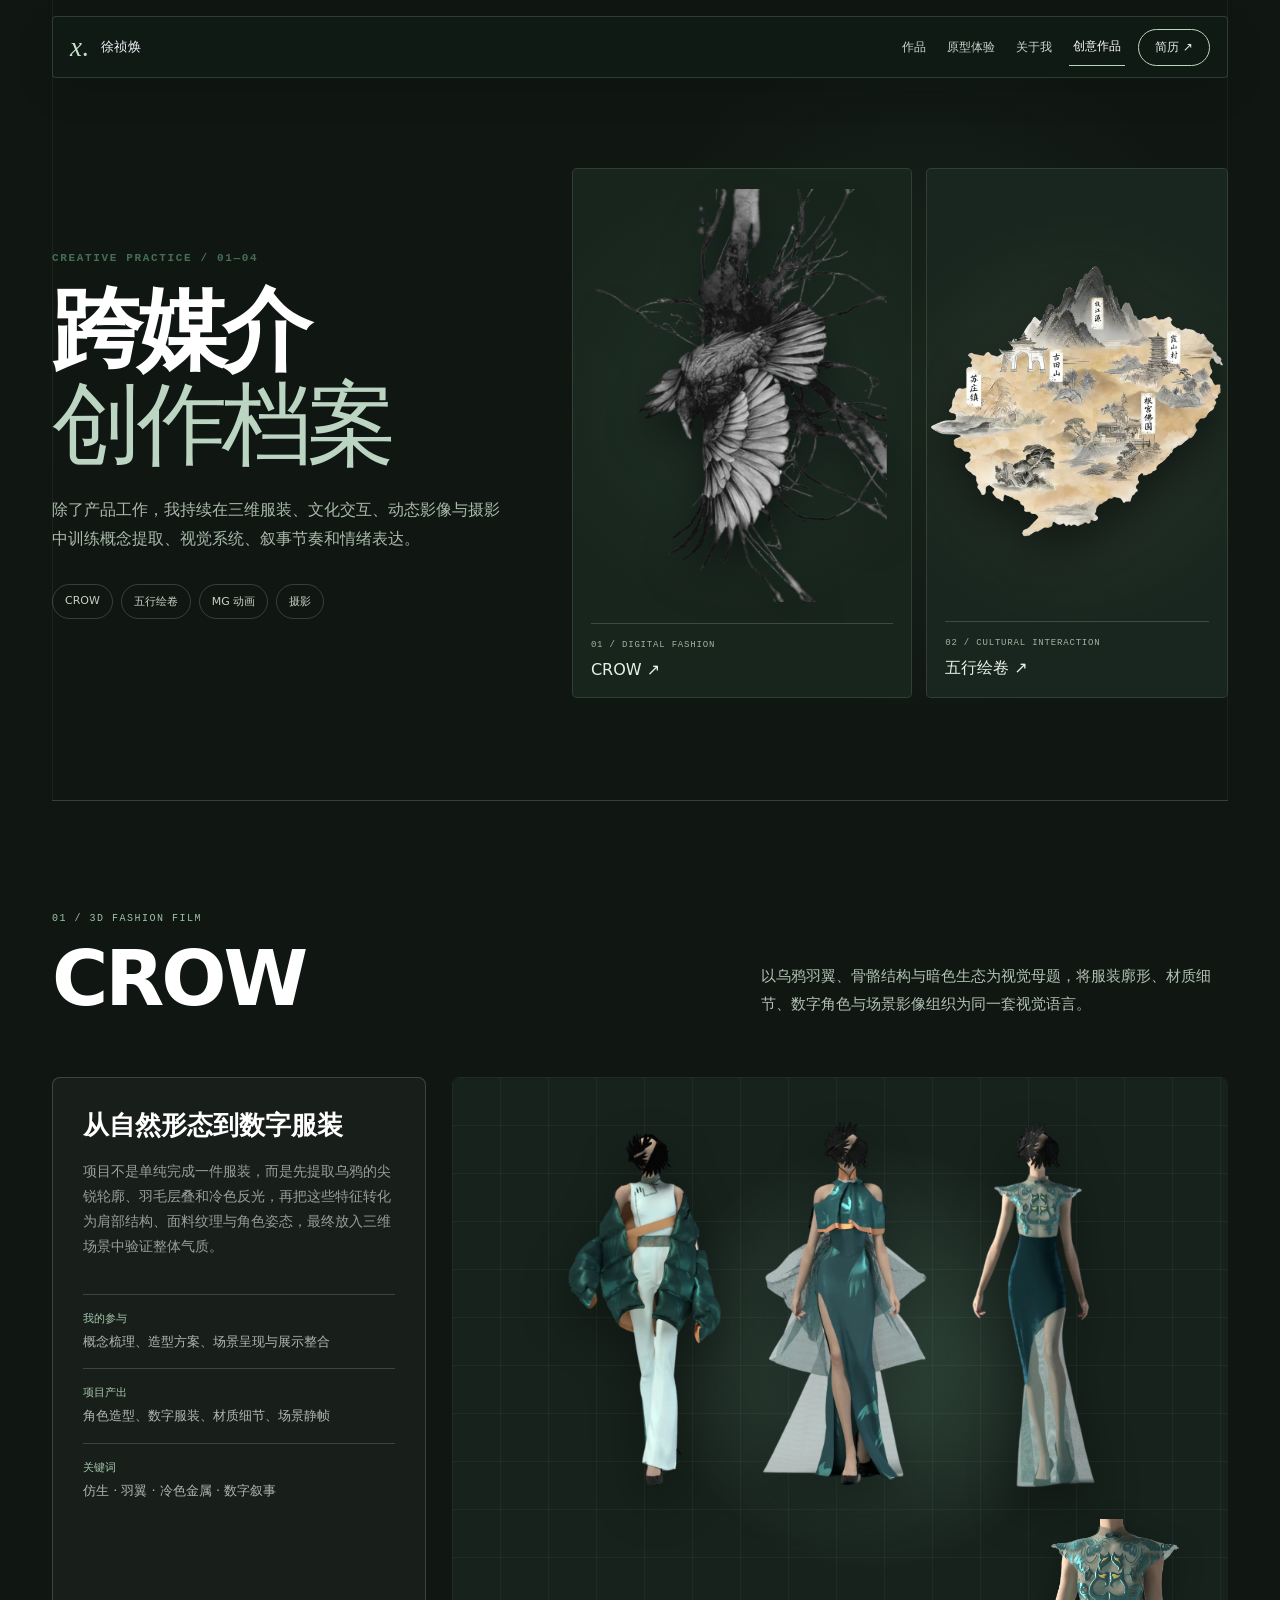
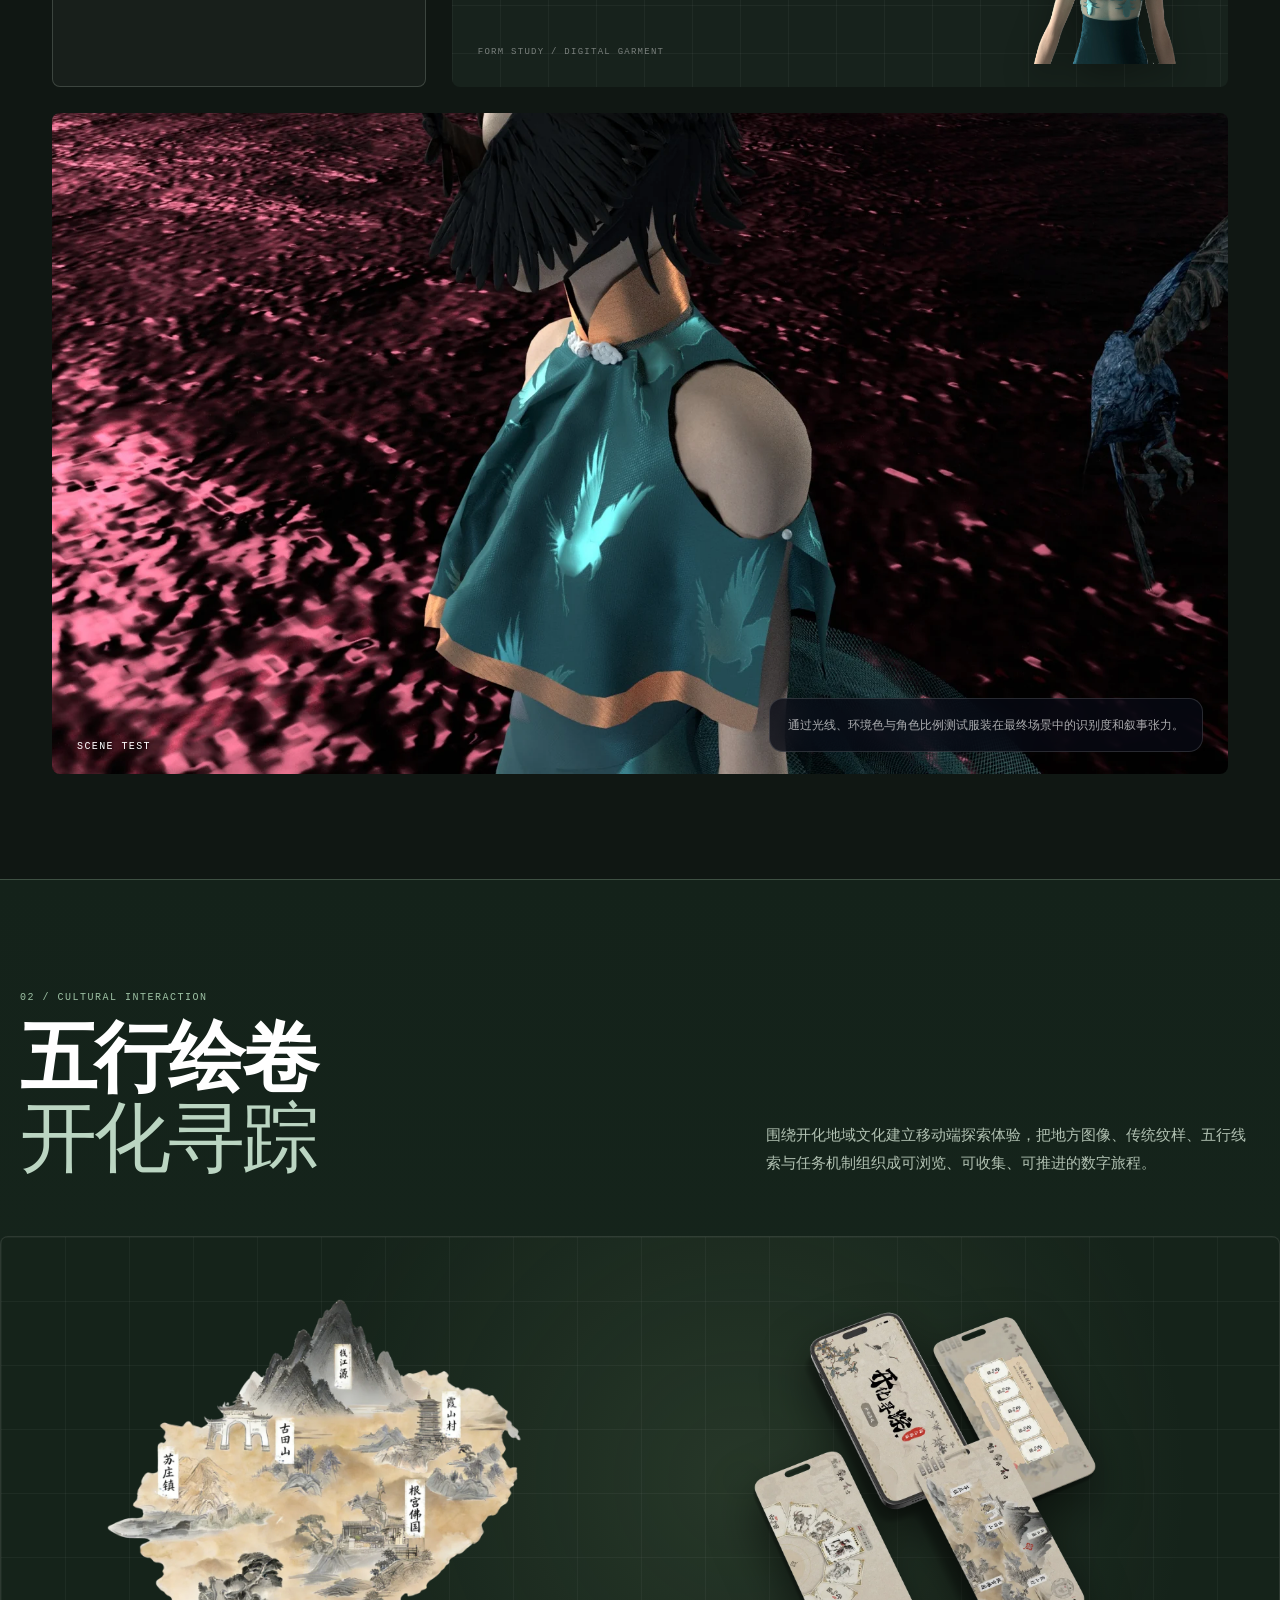
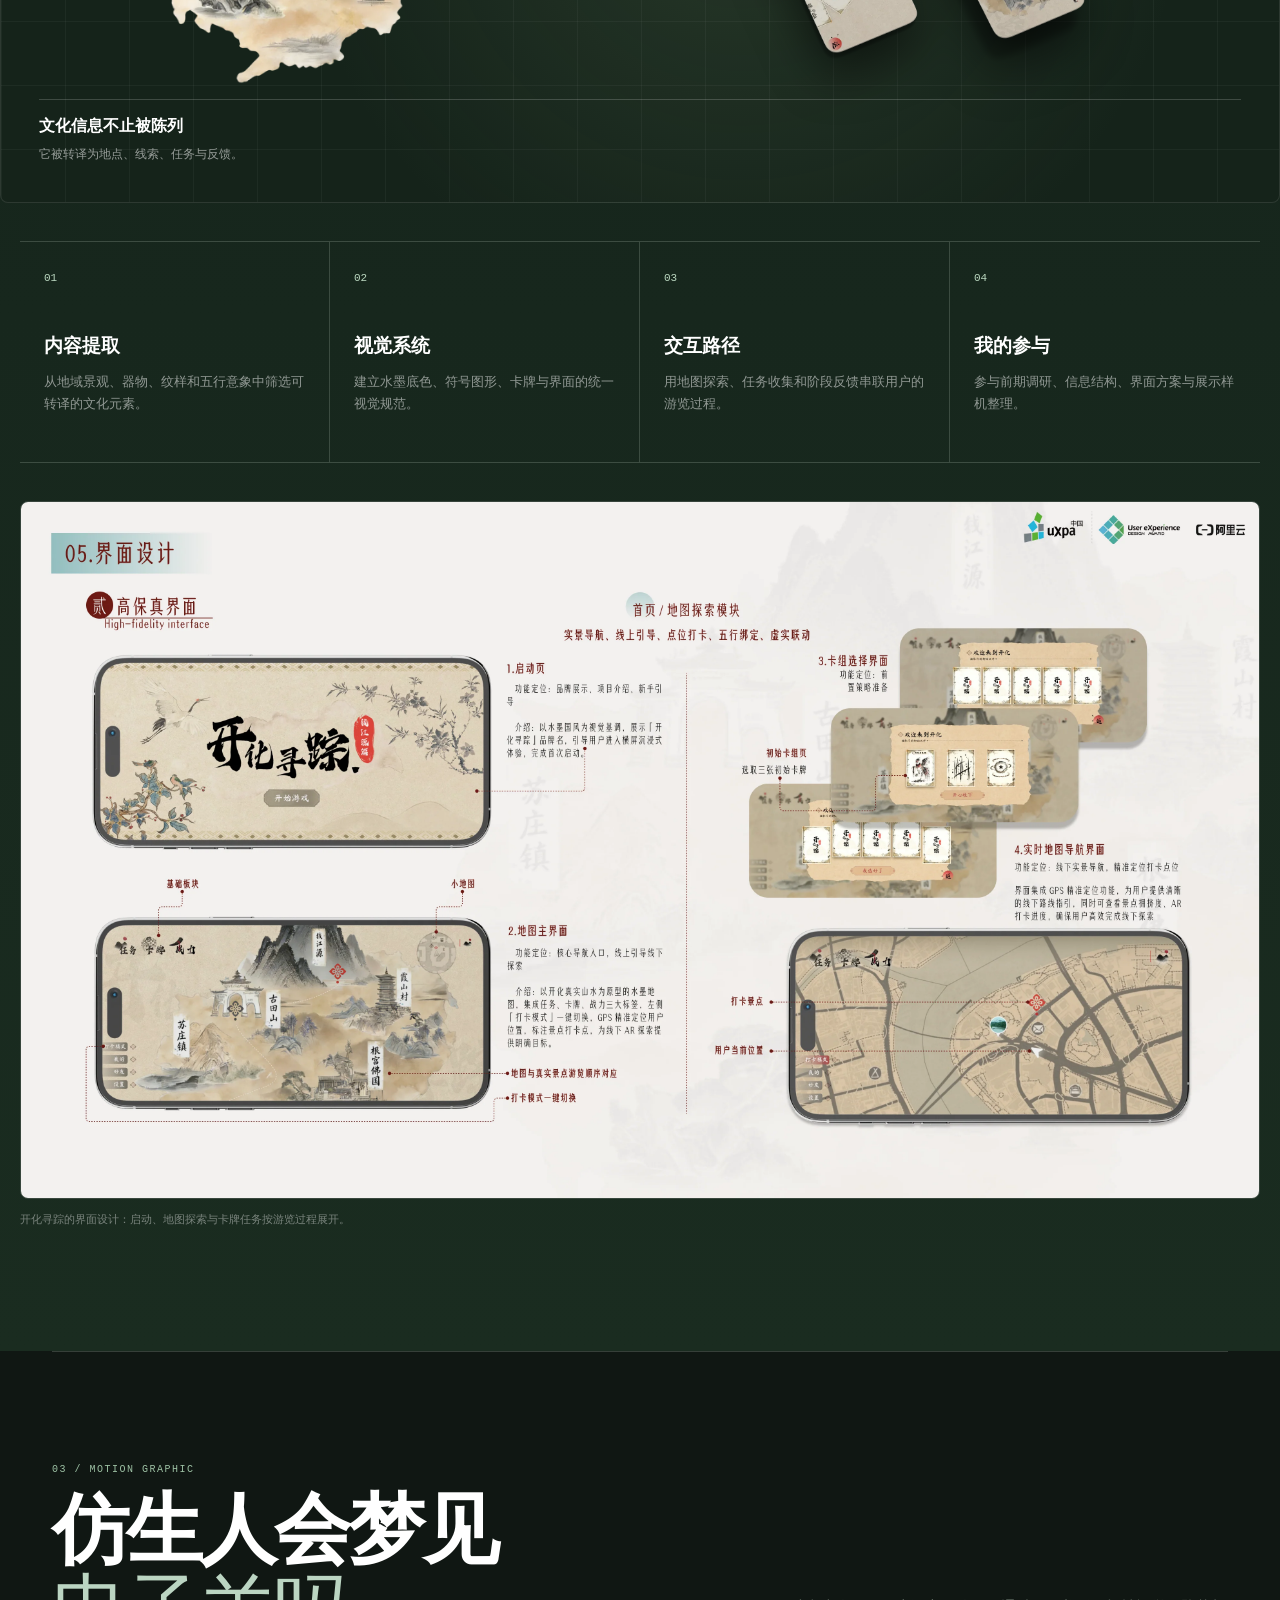
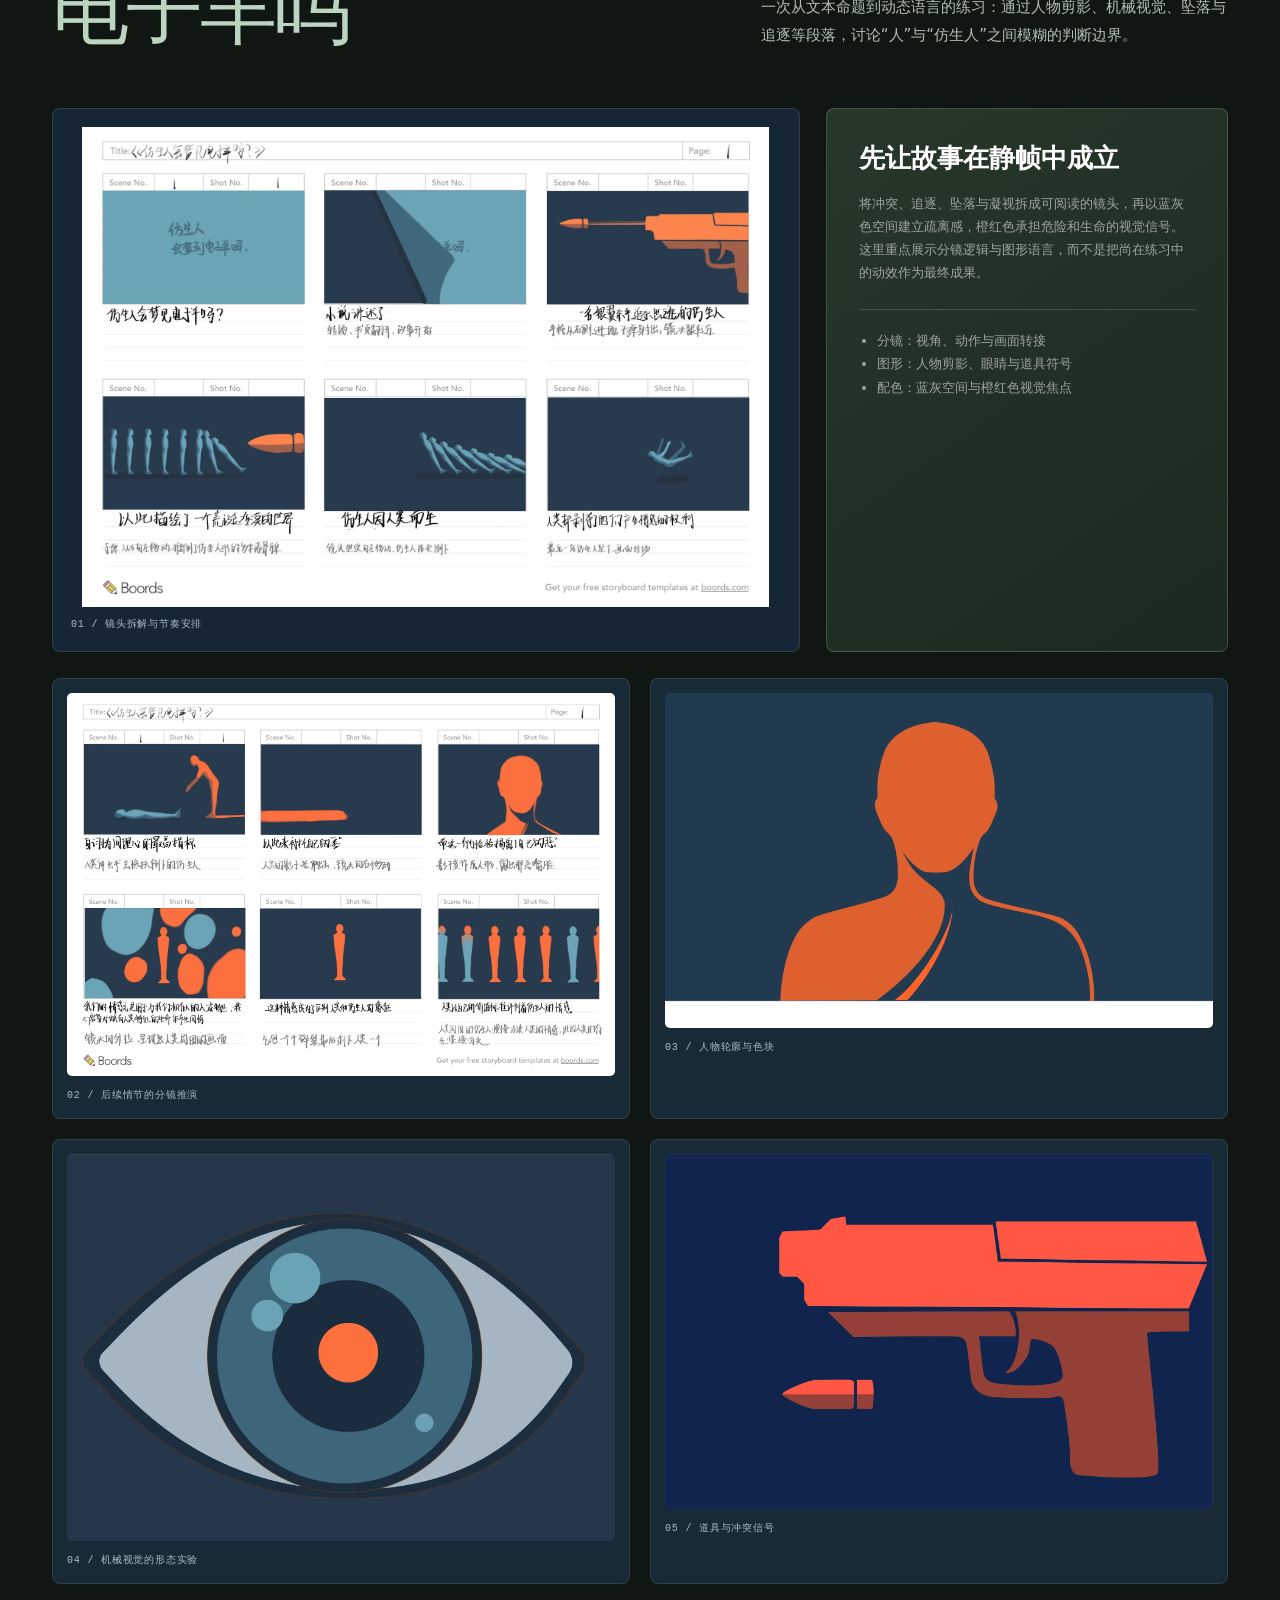
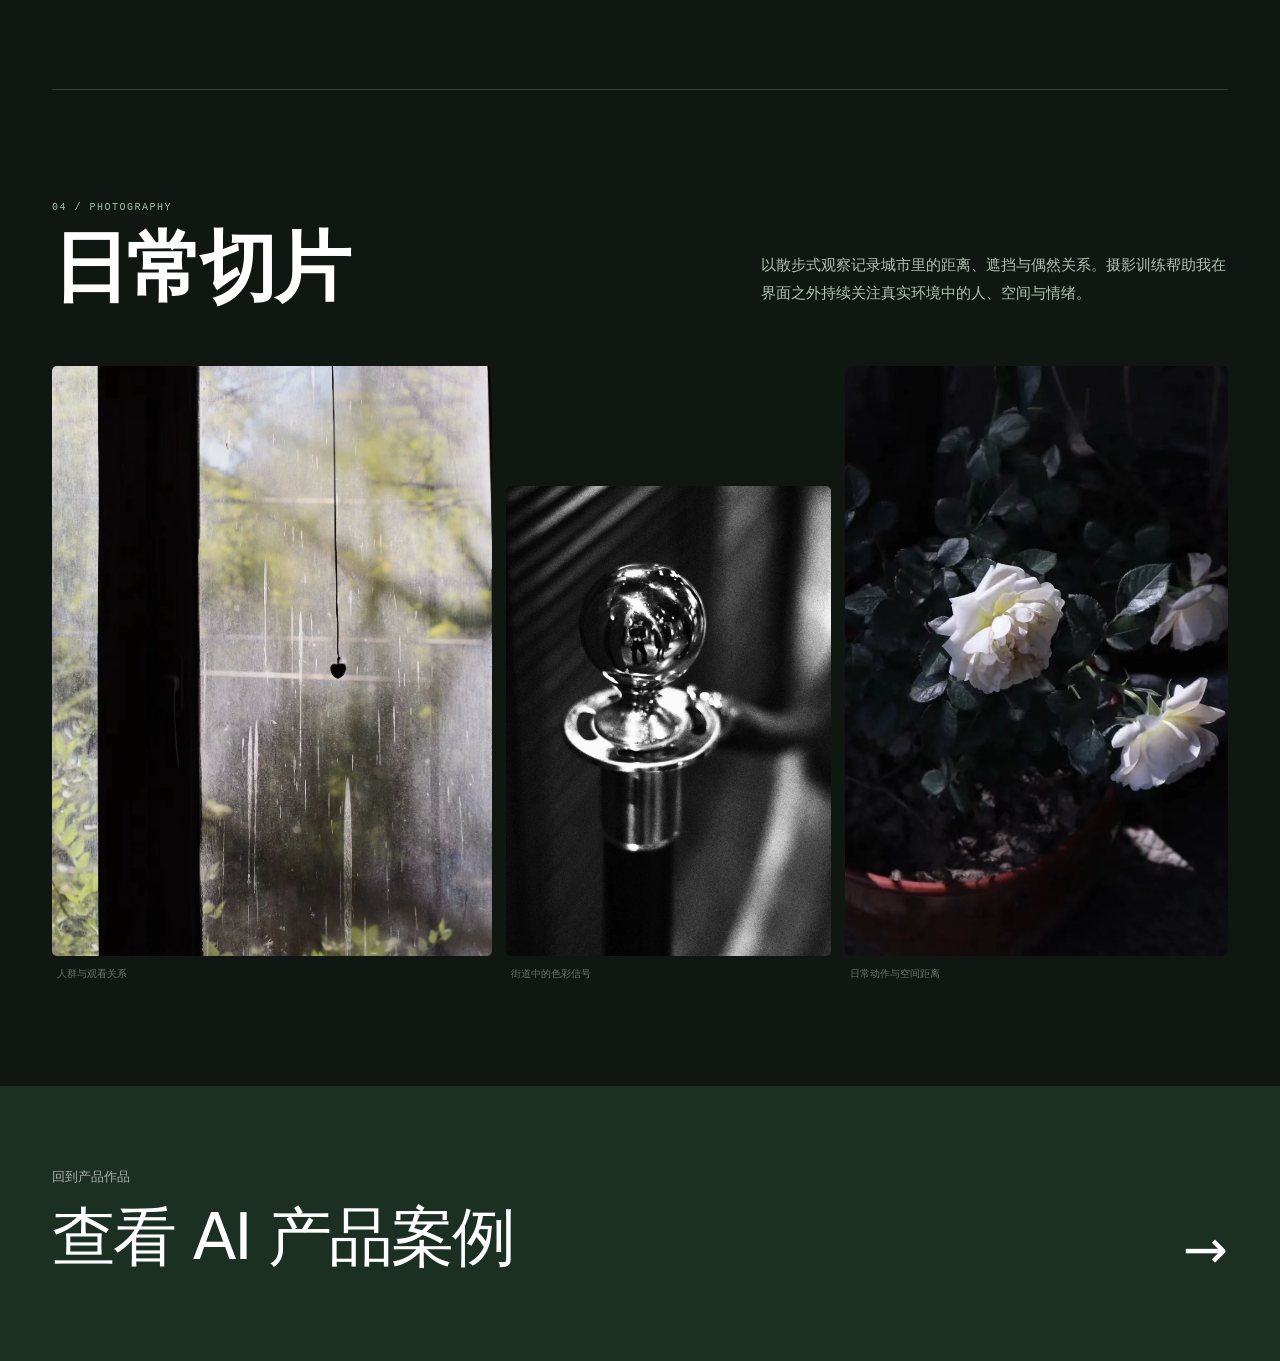
==== archive.html @ dd579bcc "Publish portfolio website" ====
<!doctype html>
<html lang="zh-CN">
<head>
  <meta charset="utf-8"><meta name="viewport" content="width=device-width,initial-scale=1"><meta name="description" content="徐祯焕的三维影像、文化交互、动态设计与摄影作品。">
  <title>创意作品档案｜徐祯焕</title><link rel="icon" href="assets/favicon.svg"><link rel="stylesheet" href="styles.css"><link rel="stylesheet" href="theme.css"><link rel="stylesheet" href="theme-refresh.css"><link rel="stylesheet" href="cursor.css"><script src="cursor.js" defer></script>
</head>
<body class="archive-page">
  <div class="scroll-progress" aria-hidden="true"></div>
  <nav class="nav"><a class="brand" href="index.html"><span class="brand-mark">x.</span><span>徐祯焕</span></a><button class="menu-toggle" aria-label="打开导航" aria-expanded="false">☰</button><div class="nav-links"><a href="index.html#work">作品</a><a href="index.html#interact">原型体验</a><a href="index.html#about">关于我</a><a class="active" href="archive.html">创意作品</a><a class="nav-cta" href="assets/xuzhenhuan-resume.pdf" target="_blank" rel="noopener">简历 ↗</a></div></nav>
  <main>
    <header class="archive-hero">
      <div class="archive-hero-copy"><span class="section-index">Creative practice / 01—04</span><h1>跨媒介<br><i>创作档案</i></h1><p>除了产品工作，我持续在三维服装、文化交互、动态影像与摄影中训练概念提取、视觉系统、叙事节奏和情绪表达。</p><div class="archive-jump"><a href="#crow">CROW</a><a href="#kaihua">五行绘卷</a><a href="#motion">MG 动画</a><a href="#photo">摄影</a></div></div>
      <div class="archive-hero-art" data-parallax>
        <a class="archive-art-panel archive-art-crow" href="#crow" aria-label="查看 CROW 项目"><span class="archive-art-visual"><img src="assets/images/crow-bird.webp" alt="CROW 乌鸦三维视觉"></span><span class="archive-art-label"><small>01 / DIGITAL FASHION</small><strong>CROW ↗</strong></span></a>
        <a class="archive-art-panel archive-art-kaihua" href="#kaihua" aria-label="查看五行绘卷项目"><span class="archive-art-visual"><img src="assets/images/kaihua-map.webp" alt="五行绘卷开化寻踪视觉"></span><span class="archive-art-label"><small>02 / CULTURAL INTERACTION</small><strong>五行绘卷 ↗</strong></span></a>
      </div>
    </header>

    <section class="creative-case crow-case" id="crow">
      <div class="creative-case-head reveal"><div><span class="case-no">01 / 3D FASHION FILM</span><h2>CROW</h2></div><p>以乌鸦羽翼、骨骼结构与暗色生态为视觉母题，将服装廓形、材质细节、数字角色与场景影像组织为同一套视觉语言。</p></div>
      <div class="creative-case-layout">
        <div class="creative-summary reveal"><h3>从自然形态到数字服装</h3><p>项目不是单纯完成一件服装，而是先提取乌鸦的尖锐轮廓、羽毛层叠和冷色反光，再把这些特征转化为肩部结构、面料纹理与角色姿态，最终放入三维场景中验证整体气质。</p><dl><div><dt>我的参与</dt><dd>概念梳理、造型方案、场景呈现与展示整合</dd></div><div><dt>项目产出</dt><dd>角色造型、数字服装、材质细节、场景静帧</dd></div><div><dt>关键词</dt><dd>仿生 · 羽翼 · 冷色金属 · 数字叙事</dd></div></dl></div>
        <div class="crow-composition reveal"><img class="crow-main" src="assets/images/crow-lineup.webp" alt="CROW 的三套完整数字服装造型"><img class="crow-detail" src="assets/images/crow-detail.webp" alt="服装肩部与纹理细节"><span class="media-caption">FORM STUDY / DIGITAL GARMENT</span></div>
      </div>
      <div class="wide-media reveal"><img src="assets/images/crow-scene.webp" alt="Crow 三维场景画面"><div><span>SCENE TEST</span><p>通过光线、环境色与角色比例测试服装在最终场景中的识别度和叙事张力。</p></div></div>
    </section>

    <section class="creative-case kaihua-case" id="kaihua">
      <div class="creative-case-head reveal"><div><span class="case-no">02 / CULTURAL INTERACTION</span><h2>五行绘卷<br><i>开化寻踪</i></h2></div><p>围绕开化地域文化建立移动端探索体验，把地方图像、传统纹样、五行线索与任务机制组织成可浏览、可收集、可推进的数字旅程。</p></div>
      <div class="kaihua-stage reveal"><img class="kaihua-map" src="assets/images/kaihua-map.webp" alt="开化寻踪视觉地图"><img class="kaihua-phones" src="assets/images/kaihua-phones-complete.webp" alt="开化寻踪四张完整手机界面样机"><div class="stage-annotation"><strong>文化信息不止被陈列</strong><span>它被转译为地点、线索、任务与反馈。</span></div></div>
      <div class="creative-notes reveal"><article><span>01</span><h3>内容提取</h3><p>从地域景观、器物、纹样和五行意象中筛选可转译的文化元素。</p></article><article><span>02</span><h3>视觉系统</h3><p>建立水墨底色、符号图形、卡牌与界面的统一视觉规范。</p></article><article><span>03</span><h3>交互路径</h3><p>用地图探索、任务收集和阶段反馈串联用户的游览过程。</p></article><article><span>04</span><h3>我的参与</h3><p>参与前期调研、信息结构、界面方案与展示样机整理。</p></article></div>
      <figure class="system-board reveal"><img src="assets/images/kaihua-interface.webp" alt="开化寻踪启动页、地图、卡牌与打卡界面设计"><figcaption>开化寻踪的界面设计：启动、地图探索与卡牌任务按游览过程展开。</figcaption></figure>
    </section>

    <section class="creative-case motion-case" id="motion">
      <div class="creative-case-head reveal"><div><span class="case-no">03 / MOTION GRAPHIC</span><h2>仿生人会梦见<br><i>电子羊吗</i></h2></div><p>一次从文本命题到动态语言的练习：通过人物剪影、机械视觉、坠落与追逐等段落，讨论“人”与“仿生人”之间模糊的判断边界。</p></div>
      <div class="motion-layout">
        <figure class="motion-feature reveal"><img src="assets/images/motion-storyboard-1.webp" alt="第一组分镜：冲突与追逐的镜头安排"><figcaption>01 / 镜头拆解与节奏安排</figcaption></figure>
        <div class="motion-copy reveal"><h3>先让故事在静帧中成立</h3><p>将冲突、追逐、坠落与凝视拆成可阅读的镜头，再以蓝灰色空间建立疏离感，橙红色承担危险和生命的视觉信号。这里重点展示分镜逻辑与图形语言，而不是把尚在练习中的动效作为最终成果。</p><ul><li>分镜：视角、动作与画面转接</li><li>图形：人物剪影、眼睛与道具符号</li><li>配色：蓝灰空间与橙红色视觉焦点</li></ul></div>
      </div>
      <div class="storyboard-grid reveal"><figure><img src="assets/images/motion-storyboard-2.webp" alt="第二组分镜设计"><figcaption>02 / 后续情节的分镜推演</figcaption></figure><figure><img src="assets/images/motion-still-1.webp" alt="人物图形设计"><figcaption>03 / 人物轮廓与色块</figcaption></figure><figure><img src="assets/images/motion-still-2.webp" alt="眼睛图形设计"><figcaption>04 / 机械视觉的形态实验</figcaption></figure><figure><img src="assets/images/motion-still-3.webp" alt="道具图形设计"><figcaption>05 / 道具与冲突信号</figcaption></figure></div>
    </section>

    <section class="creative-case photo-case" id="photo">
      <div class="creative-case-head reveal"><div><span class="case-no">04 / PHOTOGRAPHY</span><h2>日常切片</h2></div><p>以散步式观察记录城市里的距离、遮挡与偶然关系。摄影训练帮助我在界面之外持续关注真实环境中的人、空间与情绪。</p></div>
      <div class="photo-wall reveal"><figure><img src="assets/images/archive-photo-1.webp" alt="城市摄影作品一"><figcaption>人群与观看关系</figcaption></figure><figure><img src="assets/images/archive-photo-2.webp" alt="城市摄影作品二"><figcaption>街道中的色彩信号</figcaption></figure><figure><img src="assets/images/archive-photo-3.webp" alt="城市摄影作品三"><figcaption>日常动作与空间距离</figcaption></figure></div>
    </section>

    <a class="next-case" href="index.html#work"><div class="next-inner"><div><small>回到产品作品</small><strong>查看 AI 产品案例</strong></div><span class="next-arrow">→</span></div></a>
  </main>
  <div class="lightbox"><img alt="放大查看"></div><script src="script.js"></script>
</body>
</html>
---- styles.css ----
:root{
  --ink:#101222;--muted:#62677a;--paper:#f2f4fb;--white:#fff;
  --night:#060713;--night-2:#0c1022;--panel:#12162b;
  --violet:#7867ff;--violet-2:#a99cff;--blue:#35b7ff;--lime:#b9ff5b;--coral:#ff766b;
  --line:rgba(17,21,43,.13);--line-dark:rgba(255,255,255,.13);
  --radius:26px;--shadow:0 28px 90px rgba(3,5,20,.2);--page:min(1240px,calc(100vw - 56px));
}
*{box-sizing:border-box}html{scroll-behavior:smooth}body{margin:0;background:var(--night);color:var(--ink);font-family:Inter,"PingFang SC","Microsoft YaHei",system-ui,sans-serif;-webkit-font-smoothing:antialiased}a{color:inherit;text-decoration:none}img,video{display:block;max-width:100%}button{font:inherit}::selection{background:var(--lime);color:#080a14}
.scroll-progress{position:fixed;z-index:120;inset:0 auto auto 0;width:0;height:3px;background:linear-gradient(90deg,var(--blue),var(--violet),var(--lime))}
.nav{position:fixed;z-index:100;top:18px;left:50%;transform:translateX(-50%);width:var(--page);height:60px;padding:0 10px 0 16px;display:flex;align-items:center;justify-content:space-between;border:1px solid rgba(255,255,255,.12);border-radius:18px;background:rgba(7,9,21,.64);color:#f5f7ff;backdrop-filter:blur(22px);box-shadow:0 16px 50px rgba(0,0,0,.16)}
.brand{display:flex;align-items:center;gap:11px;font-weight:780;letter-spacing:.03em}.brand-mark{display:grid;place-items:center;width:30px;height:30px;border:1px solid rgba(255,255,255,.24);border-radius:9px;background:linear-gradient(135deg,var(--violet),var(--blue));font:700 13px/1 ui-monospace,monospace;box-shadow:0 0 24px rgba(120,103,255,.4)}
.nav-links{display:flex;align-items:center;gap:3px}.nav-links a{padding:10px 14px;border-radius:11px;color:rgba(245,247,255,.62);font-size:13px;transition:.25s}.nav-links a:hover,.nav-links a.active{background:rgba(255,255,255,.09);color:#fff}.nav-links .nav-cta{background:#f6f7ff;color:#101222;font-weight:720}.nav-links .nav-cta:hover{background:var(--lime);color:#080a14}.menu-toggle{display:none;border:0;background:transparent;color:#fff;padding:8px}
.hero{position:relative;min-height:100svh;overflow:hidden;background:#060713;color:#f6f7ff}
.hero-video{position:absolute;inset:0;z-index:0;width:100%;height:100%;object-fit:cover;transform:scale(1.1);filter:saturate(.94) contrast(1.04)}
.hero-video-veil{position:absolute;inset:0;z-index:1;pointer-events:none;background:linear-gradient(180deg,rgba(6,7,19,.42),rgba(6,7,19,.16) 42%,rgba(6,7,19,.78)),radial-gradient(circle at 50% 44%,rgba(6,7,19,.08),rgba(6,7,19,.54))}
#hero-glow-canvas{position:absolute;inset:0;z-index:2;width:100%;height:100%;pointer-events:none;mix-blend-mode:screen}
.hero::before{content:"";position:absolute;inset:0;z-index:2;opacity:.13;background-image:linear-gradient(rgba(255,255,255,.055) 1px,transparent 1px),linear-gradient(90deg,rgba(255,255,255,.055) 1px,transparent 1px);background-size:72px 72px;mask-image:linear-gradient(to bottom,#000 0 76%,transparent)}
.hero::after{content:"";position:absolute;inset:0;z-index:3;pointer-events:none;opacity:.12;background-image:radial-gradient(rgba(255,255,255,.8) .5px,transparent .7px);background-size:5px 5px;mix-blend-mode:soft-light}
.hero-glow{position:absolute;z-index:3;border-radius:50%;filter:blur(95px);pointer-events:none;will-change:translate}.hero-glow-a{width:34vw;height:34vw;left:-12vw;top:28%;background:rgba(55,183,255,.12)}.hero-glow-b{width:42vw;height:42vw;right:-18vw;bottom:-18vw;background:rgba(120,103,255,.22)}
.hero-topline{position:absolute;z-index:5;top:112px;left:50%;transform:translateX(-50%);width:var(--page);display:flex;justify-content:space-between;color:rgba(255,255,255,.42);font:11px/1.4 ui-monospace,SFMono-Regular,Consolas,monospace;letter-spacing:.14em}
.hero-center{position:absolute;z-index:6;left:50%;top:45%;transform:translate(-50%,-50%);width:min(780px,calc(100vw - 60px));display:flex;flex-direction:column;align-items:center;text-align:center}
.hero-hi{margin:0 0 16px;color:var(--lime);font:500 13px/1.5 ui-monospace,SFMono-Regular,Consolas,monospace;letter-spacing:.24em;text-transform:uppercase}
.hero-slogan{margin:0;font-size:clamp(40px,6.4vw,88px);line-height:1.06;letter-spacing:-.05em;font-weight:900;color:#f6f7ff}
.hero-fields{margin:22px 0 0;color:rgba(255,255,255,.62);font-size:clamp(13px,1.4vw,16px);letter-spacing:.08em}
.hero-actions{display:flex;flex-wrap:wrap;justify-content:center;gap:10px;margin-top:34px}.btn{display:inline-flex;align-items:center;justify-content:center;gap:9px;min-height:44px;padding:0 18px;border:1px solid var(--line);border-radius:12px;font-size:13px;font-weight:720;transition:.25s}.btn:hover{transform:translateY(-2px);box-shadow:0 12px 32px rgba(0,0,0,.18)}.btn-primary{border-color:var(--lime);background:var(--lime);color:#090b15}.btn-secondary{border-color:rgba(255,255,255,.18);color:#fff;background:rgba(255,255,255,.04)}
.hero-rail{position:absolute;z-index:6;right:max(26px,calc((100vw - 1240px)/2));top:50%;transform:translateY(-50%);display:flex;flex-direction:column;align-items:flex-end;gap:36px;text-align:right}
.rail-big{font:600 clamp(12px,1.3vw,17px)/1.75 ui-monospace,SFMono-Regular,Consolas,monospace;letter-spacing:.28em;color:rgba(185,255,91,.5)}
.rail-tags{font:10px/2.2 ui-monospace,SFMono-Regular,Consolas,monospace;letter-spacing:.34em;color:rgba(255,255,255,.32)}
.hero-note{position:absolute;z-index:6;right:max(28px,calc((100vw - 1240px)/2));bottom:63px;display:flex;align-items:center;gap:10px;color:rgba(255,255,255,.48);font-size:12px}.pulse{width:8px;height:8px;border-radius:50%;background:var(--blue);box-shadow:0 0 0 0 rgba(53,183,255,.5);animation:pulse 2s infinite}@keyframes pulse{70%{box-shadow:0 0 0 11px rgba(53,183,255,0)}}.hero-index{position:absolute;z-index:6;right:max(28px,calc((100vw - 1240px)/2));top:50%;font:700 14px ui-monospace,monospace;color:rgba(255,255,255,.62);writing-mode:vertical-rl}.hero-index span{color:var(--violet-2);padding:8px 0}
.identity-section{position:relative;overflow:hidden;background:var(--paper);padding:130px 0 0}.identity-section::before{content:"";position:absolute;inset:0;background:radial-gradient(circle at 72% 40%,rgba(120,103,255,.12),transparent 30%),linear-gradient(rgba(16,18,34,.04) 1px,transparent 1px),linear-gradient(90deg,rgba(16,18,34,.04) 1px,transparent 1px);background-size:auto,64px 64px,64px 64px;pointer-events:none}.identity-grid{position:relative;width:var(--page);margin:auto;display:grid;grid-template-columns:.88fr 1.12fr;align-items:center;gap:60px;min-height:640px}.section-index{color:var(--violet);font:700 11px/1.4 ui-monospace,SFMono-Regular,Consolas,monospace;letter-spacing:.15em;text-transform:uppercase}.identity-copy h2,.section-head h2,.experience h2{margin:15px 0 22px;font-size:clamp(40px,5.5vw,72px);line-height:1.02;letter-spacing:-.055em}.identity-copy>p{max-width:580px;margin:0;color:var(--muted);font-size:17px;line-height:1.85}.identity-tags{display:flex;flex-wrap:wrap;gap:8px;margin-top:28px}.identity-tags span{padding:9px 12px;border:1px solid var(--line);border-radius:999px;background:rgba(255,255,255,.62);font-size:12px;color:#3c4258}
.identity-visual{position:relative;min-height:520px;display:grid;place-items:center}.tablet-asset{position:relative;z-index:3;width:112%;max-width:none;filter:drop-shadow(0 38px 45px rgba(11,14,36,.24));transform:rotate(-3deg)}.orbit{position:absolute;left:50%;top:50%;border:1px solid rgba(120,103,255,.26);border-radius:50%;transform:translate(-50%,-50%) rotate(-18deg)}.orbit-one{width:580px;height:270px}.orbit-two{width:470px;height:470px;border-color:rgba(53,183,255,.18)}.float-chip{position:absolute;z-index:4;padding:11px 13px;border:1px solid rgba(255,255,255,.7);border-radius:10px;background:rgba(255,255,255,.76);box-shadow:0 12px 35px rgba(27,34,73,.12);backdrop-filter:blur(12px);color:#333a55;font:10px ui-monospace,monospace;letter-spacing:.05em}.chip-one{left:1%;top:20%}.chip-two{right:0;top:34%}.chip-three{right:12%;bottom:18%}
.evidence-bar{position:relative;width:var(--page);margin:24px auto 0;display:grid;grid-template-columns:repeat(4,1fr);border-top:1px solid var(--line)}.evidence-bar>div{padding:32px 20px 34px;border-right:1px solid var(--line)}.evidence-bar>div:last-child{border-right:0}.evidence-bar strong{display:block;color:var(--violet);font:500 clamp(34px,4vw,58px)/1 Georgia,serif;letter-spacing:-.04em}.evidence-bar span{display:block;margin-top:9px;color:var(--muted);font-size:12px}
.project-showcase{padding:130px 0;position:relative;background:var(--night);color:#fff;overflow:hidden}.project-showcase::before{content:"";position:absolute;inset:0;background:radial-gradient(circle at 78% 16%,rgba(185,255,91,.08),transparent 32%),radial-gradient(circle at 16% 84%,rgba(53,183,255,.1),transparent 34%),linear-gradient(rgba(255,255,255,.035) 1px,transparent 1px);background-size:auto,auto,100% 64px}
.showcase-head{display:flex;align-items:flex-end;justify-content:space-between;gap:40px;margin-bottom:54px}.showcase-head h2{margin:15px 0 0;font-size:clamp(40px,5vw,64px);line-height:1.04;letter-spacing:-.05em}.showcase-count{color:var(--lime);font:11px ui-monospace,monospace;letter-spacing:.22em}
.project-grid{display:grid;grid-template-columns:repeat(3,1fr);gap:18px}
.project-card{position:relative;display:block;padding:14px;border:1px solid var(--line-dark);border-radius:24px;background:linear-gradient(160deg,rgba(18,22,43,.9),rgba(10,12,27,.9));transition:.35s;overflow:hidden}
.project-card:hover{transform:translateY(-6px);border-color:rgba(185,255,91,.4);box-shadow:0 24px 70px rgba(0,0,0,.42)}
.card-no{position:absolute;z-index:3;top:24px;left:24px;color:var(--lime);font:12px ui-monospace,monospace;letter-spacing:.12em}
.card-cover{position:relative;border-radius:16px;overflow:hidden;background:#0b0f1d}.card-cover img{width:100%;aspect-ratio:16/10;object-fit:cover;object-position:center top;filter:saturate(.7) contrast(1.06) brightness(.8);transition:.55s}
.card-shade{position:absolute;inset:0;background:linear-gradient(180deg,rgba(6,9,18,.08),rgba(6,9,18,.66)),linear-gradient(120deg,rgba(185,255,91,.14),transparent 52%)}
.project-card:hover .card-cover img{transform:scale(1.04);filter:saturate(.9) contrast(1.08) brightness(.92)}
.card-copy{padding:20px 6px 8px}.card-copy small{color:var(--lime);font:10px ui-monospace,monospace;letter-spacing:.1em}.card-copy h3{margin:10px 0 8px;font-size:24px;letter-spacing:-.02em}.card-copy p{margin:0;color:rgba(255,255,255,.55);font-size:13px;line-height:1.7}.card-copy b{display:inline-block;margin-top:16px;color:rgba(255,255,255,.75);font-size:11px;font-weight:600}
.section-inner{width:var(--page);margin:auto}.method-section{padding:130px 0;background:#e9ecf7}.section-head{display:flex;align-items:flex-end;justify-content:space-between;gap:40px;margin-bottom:52px}.section-head h2{margin-bottom:0}.section-lead{max-width:470px;margin:0;color:var(--muted);font-size:15px;line-height:1.8}.method-track{display:grid;grid-template-columns:repeat(4,1fr);border-top:1px solid var(--line);border-bottom:1px solid var(--line)}.method-track article{position:relative;min-height:330px;padding:28px 24px 24px;border-right:1px solid var(--line);overflow:hidden;transition:.3s}.method-track article:last-child{border-right:0}.method-track article::after{content:"";position:absolute;width:120px;height:120px;right:-55px;bottom:-55px;border-radius:50%;background:var(--violet);opacity:.1;transition:.35s}.method-track article:hover{background:#fff;transform:translateY(-6px);box-shadow:0 20px 50px rgba(17,21,43,.09)}.method-track article:hover::after{transform:scale(1.6);opacity:.15}.method-track article>span{color:var(--violet);font:12px ui-monospace,monospace}.method-track h3{margin:75px 0 14px;font-size:24px}.method-track p{margin:0;color:var(--muted);font-size:14px;line-height:1.75}.method-track small{position:absolute;left:24px;bottom:22px;color:#959bad;font:9px ui-monospace,monospace;letter-spacing:.15em}
.creative-preview{padding:130px 0;background:#0a0c18;color:#fff;overflow:hidden}.creative-preview .section-index{color:var(--blue)}.creative-preview .section-head h2{margin-bottom:0}.text-link{color:rgba(255,255,255,.58);font-size:13px;border-bottom:1px solid rgba(255,255,255,.25);padding-bottom:6px}.creative-grid{display:grid;grid-template-columns:1.25fr .75fr;grid-template-rows:370px 370px;gap:16px}.creative-feature{position:relative;isolation:isolate;border:1px solid var(--line-dark);border-radius:24px;overflow:hidden;background:#12162b;transition:.35s}.creative-feature:hover{transform:translateY(-5px);border-color:rgba(255,255,255,.28)}.creative-feature::after{content:"";position:absolute;z-index:-1;inset:0;background:radial-gradient(circle at 75% 35%,rgba(120,103,255,.22),transparent 42%)}.crow-card{grid-row:1/3}.kaihua-card::after{background:radial-gradient(circle at 80% 35%,rgba(185,255,91,.13),transparent 45%)}.motion-card::after{background:radial-gradient(circle at 72% 45%,rgba(255,118,107,.18),transparent 45%)}.creative-copy{position:absolute;z-index:3;left:28px;right:28px;top:28px}.creative-copy>span{color:var(--violet-2);font:9px ui-monospace,monospace;letter-spacing:.14em}.creative-copy h3{margin:12px 0 9px;font-size:clamp(30px,4vw,58px);letter-spacing:-.04em}.creative-copy p{max-width:460px;margin:0;color:rgba(255,255,255,.58);font-size:13px;line-height:1.7}.creative-copy b{display:block;margin-top:16px;color:rgba(255,255,255,.77);font-size:11px}.creative-feature img{position:absolute;z-index:1;pointer-events:none;transition:.6s cubic-bezier(.2,.7,.2,1)}.creative-feature:hover img{transform:translateY(-7px) rotate(-1deg) scale(1.025)}.crow-card img{width:105%;right:-20%;bottom:-5%;filter:drop-shadow(0 30px 35px rgba(0,0,0,.35))}.kaihua-card img{width:82%;right:-12%;bottom:-10%}.motion-card img{width:70%;right:-4%;bottom:-18%;border-radius:50%;mix-blend-mode:screen;opacity:.8}
.experience{padding:130px 0;background:var(--paper)}.experience-grid{display:grid;grid-template-columns:.8fr 1.2fr;gap:90px}.experience-intro>p{max-width:430px;color:var(--muted);line-height:1.8}.timeline{border-top:1px solid var(--line)}.timeline-item{display:grid;grid-template-columns:120px 1fr;gap:25px;padding:28px 0;border-bottom:1px solid var(--line)}.timeline-time{color:var(--violet);font:11px ui-monospace,monospace}.timeline-title{margin:0 0 8px;font-size:20px}.timeline-copy{margin:0;color:var(--muted);font-size:14px;line-height:1.75}
.contact{padding:120px 0 38px;background:#060713;color:#fff}.contact-box{width:var(--page);margin:auto;padding-top:66px;border-top:1px solid var(--line-dark);display:grid;grid-template-columns:1fr auto;gap:44px;align-items:end}.contact h2{margin:0;font-size:clamp(54px,8.2vw,118px);line-height:.88;letter-spacing:-.065em}.contact h2 span{color:var(--violet-2)}.contact-copy{max-width:430px;color:rgba(255,255,255,.55);font-size:14px;line-height:1.8}.footer{width:var(--page);margin:88px auto 0;padding-top:21px;border-top:1px solid rgba(255,255,255,.1);display:flex;justify-content:space-between;color:rgba(255,255,255,.34);font-size:11px}.reveal{opacity:0;transform:translateY(26px);transition:.75s cubic-bezier(.2,.7,.2,1)}.reveal.in{opacity:1;transform:none}

/* Project detail pages */
.case-page{background:#f2f4fb;color:var(--ink)}.case-hero{position:relative;min-height:88vh;padding:160px 0 80px;overflow:hidden;color:#fff;background:var(--case-bg,linear-gradient(135deg,#090b19,#25205b 55%,#17385a))}.case-hero::before{content:"";position:absolute;inset:0;opacity:.26;background-image:linear-gradient(rgba(255,255,255,.06) 1px,transparent 1px),linear-gradient(90deg,rgba(255,255,255,.06) 1px,transparent 1px);background-size:64px 64px;mask-image:linear-gradient(#000,transparent)}.case-hero::after{content:"";position:absolute;right:-20vw;bottom:-38vw;width:76vw;height:76vw;border-radius:50%;background:rgba(120,103,255,.2);filter:blur(55px)}.case-hero-inner{position:relative;z-index:2;width:var(--page);margin:auto}.case-back{color:rgba(255,255,255,.54);font-size:12px}.case-kicker{margin-top:68px;color:var(--lime);font:11px ui-monospace,monospace;letter-spacing:.14em;text-transform:uppercase}.case-hero h1{margin:14px 0 20px;font-size:clamp(58px,8.5vw,122px);line-height:.88;letter-spacing:-.06em}.case-summary{max-width:790px;margin:0;color:rgba(255,255,255,.7);font-size:clamp(18px,2vw,26px);line-height:1.55}.case-meta{display:grid;grid-template-columns:repeat(4,1fr);gap:20px;margin-top:68px;padding-top:24px;border-top:1px solid rgba(255,255,255,.17)}.case-meta dt{margin-bottom:8px;color:rgba(255,255,255,.4);font:10px ui-monospace,monospace;letter-spacing:.1em;text-transform:uppercase}.case-meta dd{margin:0;font-size:13px;line-height:1.6}.case-section{padding:105px 0}.case-section.alt{background:#fff}.case-section.dark{background:#0a0c18;color:#fff}.case-wrap{width:var(--page);margin:auto}.case-grid{display:grid;grid-template-columns:320px 1fr;gap:82px;align-items:start}.case-aside{position:sticky;top:108px}.case-label{color:var(--violet);font:700 10px ui-monospace,monospace;letter-spacing:.15em;text-transform:uppercase}.case-aside h2,.case-section-title{margin:12px 0 16px;font-size:clamp(32px,4vw,55px);line-height:1.08;letter-spacing:-.045em}.case-aside p{color:var(--muted);font-size:14px;line-height:1.8}.dark .case-aside p{color:rgba(255,255,255,.57)}.case-content{display:grid;gap:18px}.insight-grid{display:grid;grid-template-columns:repeat(3,1fr);gap:12px}.insight{min-height:190px;padding:23px;border:1px solid var(--line);border-radius:20px;background:#fff}.alt .insight{background:#f3f5fb}.dark .insight{border-color:var(--line-dark);background:rgba(255,255,255,.055)}.insight strong{display:block;margin-bottom:22px;color:var(--violet);font-size:27px}.insight h3{margin:0 0 10px;font-size:17px}.insight p{margin:0;color:var(--muted);font-size:13px;line-height:1.7}.dark .insight p{color:rgba(255,255,255,.55)}.case-figure{margin:0;border-radius:22px;overflow:hidden;background:#dde1ef;box-shadow:var(--shadow);cursor:zoom-in}.case-figure img{width:100%}.case-caption{margin:10px 6px 0;color:var(--muted);font-size:11px;line-height:1.6}.dark .case-caption{color:rgba(255,255,255,.44)}.figure-pair{display:grid;grid-template-columns:1fr 1fr;gap:18px;align-items:start}.process{display:grid;grid-template-columns:repeat(6,1fr);gap:8px}.process-step{padding:19px 15px;border:1px solid var(--line);border-radius:16px;background:#fff}.process-step span{color:var(--violet);font:11px ui-monospace,monospace}.process-step strong{display:block;margin-top:20px;font-size:14px}.process-step small{display:block;margin-top:8px;color:var(--muted);font-size:11px;line-height:1.55}.quote{padding:32px;border-left:3px solid var(--lime);background:linear-gradient(120deg,rgba(120,103,255,.15),transparent);font-size:clamp(20px,2.5vw,34px);line-height:1.45}.next-case{display:block;padding:80px 0;background:linear-gradient(120deg,#6855f0,#4936bc);color:#fff}.next-inner{width:var(--page);margin:auto;display:flex;justify-content:space-between;align-items:end}.next-case small{opacity:.62}.next-case strong{display:block;margin-top:8px;font-size:clamp(32px,5vw,66px);letter-spacing:-.04em}.next-arrow{font-size:54px;transition:.3s}.next-case:hover .next-arrow{transform:translateX(10px)}

/* Creative archive */
.archive-page{background:#080a15;color:#fff}.archive-hero{position:relative;width:var(--page);min-height:100vh;margin:auto;padding:160px 0 80px;display:grid;grid-template-columns:.78fr 1.22fr;gap:40px;align-items:center}.archive-hero::before{content:"";position:absolute;inset:0 -50vw;border-left:1px solid rgba(255,255,255,.05);border-right:1px solid rgba(255,255,255,.05);background:radial-gradient(circle at 75% 46%,rgba(120,103,255,.2),transparent 29%)}.archive-hero-copy{position:relative;z-index:4}.archive-hero h1{margin:18px 0 24px;font-size:clamp(66px,9vw,132px);line-height:.86;letter-spacing:-.065em}.archive-hero h1 i,.creative-case-head h2 i{color:var(--violet-2);font-family:Georgia,"Songti SC",serif;font-weight:400}.archive-hero-copy>p{max-width:510px;color:rgba(255,255,255,.56);line-height:1.85}.archive-jump{display:flex;flex-wrap:wrap;gap:8px;margin-top:30px}.archive-jump a{padding:9px 12px;border:1px solid var(--line-dark);border-radius:999px;color:rgba(255,255,255,.62);font-size:11px;transition:.25s}.archive-jump a:hover{background:var(--lime);border-color:var(--lime);color:#080a15}.archive-hero-art{position:relative;min-height:650px}.archive-orbit{position:absolute;left:52%;top:52%;width:560px;height:560px;border:1px solid rgba(255,255,255,.1);border-radius:50%;transform:translate(-50%,-50%)}.archive-orbit::before,.archive-orbit::after{content:"";position:absolute;inset:12%;border:1px dashed rgba(53,183,255,.18);border-radius:50%}.archive-orbit::after{inset:30%;border-style:solid;border-color:rgba(185,255,91,.17)}.archive-bird{position:absolute;z-index:3;width:104%;right:-10%;top:13%;filter:drop-shadow(0 35px 35px rgba(0,0,0,.42))}.archive-phone{position:absolute;z-index:2;width:56%;left:-8%;bottom:0;transform:rotate(-12deg);opacity:.74;filter:drop-shadow(0 28px 30px rgba(0,0,0,.36))}
.creative-case{width:var(--page);margin:auto;padding:135px 0;border-top:1px solid var(--line-dark)}.creative-case-head{display:grid;grid-template-columns:1fr .72fr;gap:60px;align-items:end;margin-bottom:58px}.case-no{color:var(--violet-2);font:10px ui-monospace,monospace;letter-spacing:.15em}.creative-case-head h2{margin:14px 0 0;font-size:clamp(60px,9vw,128px);line-height:.84;letter-spacing:-.065em}.creative-case-head>p{margin:0;color:rgba(255,255,255,.57);font-size:16px;line-height:1.85}.creative-case-layout{display:grid;grid-template-columns:.65fr 1.35fr;gap:26px;align-items:stretch}.creative-summary{padding:30px;border:1px solid var(--line-dark);border-radius:22px;background:rgba(255,255,255,.035)}.creative-summary h3{margin:0 0 16px;font-size:26px}.creative-summary>p{margin:0;color:rgba(255,255,255,.56);font-size:14px;line-height:1.8}.creative-summary dl{margin:34px 0 0}.creative-summary dl>div{padding:16px 0;border-top:1px solid var(--line-dark)}.creative-summary dt{color:var(--violet-2);font-size:11px}.creative-summary dd{margin:6px 0 0;color:rgba(255,255,255,.67);font-size:13px;line-height:1.6}.crow-composition{position:relative;min-height:590px;border-radius:22px;overflow:hidden;background:radial-gradient(circle at 54% 46%,#15364a,transparent 38%),#0d1122}.crow-composition::before{content:"";position:absolute;inset:0;background-image:linear-gradient(rgba(255,255,255,.04) 1px,transparent 1px),linear-gradient(90deg,rgba(255,255,255,.04) 1px,transparent 1px);background-size:48px 48px}.crow-main{position:absolute;width:90%;right:-5%;bottom:3%;filter:drop-shadow(0 24px 35px rgba(0,0,0,.4))}.crow-detail{position:absolute;width:31%;left:4%;top:6%;filter:drop-shadow(0 20px 30px rgba(0,0,0,.42))}.media-caption{position:absolute;left:20px;bottom:18px;color:rgba(255,255,255,.42);font:9px ui-monospace,monospace;letter-spacing:.14em}.wide-media{position:relative;margin-top:26px;border-radius:22px;overflow:hidden}.wide-media img{width:100%;height:min(65vw,670px);object-fit:cover}.wide-media>div{position:absolute;left:25px;right:25px;bottom:22px;display:flex;justify-content:space-between;gap:24px;align-items:end}.wide-media span{font:10px ui-monospace,monospace;letter-spacing:.14em}.wide-media p{max-width:520px;margin:0;padding:16px 18px;border:1px solid rgba(255,255,255,.14);border-radius:14px;background:rgba(8,10,21,.72);backdrop-filter:blur(15px);color:rgba(255,255,255,.66);font-size:12px;line-height:1.7}
.kaihua-case{width:100%;padding-left:max(28px,calc((100vw - 1240px)/2));padding-right:max(28px,calc((100vw - 1240px)/2));background:linear-gradient(180deg,#0b1120,#111a28)}.kaihua-case .creative-case-head,.kaihua-case .creative-notes,.kaihua-case .system-board{max-width:1240px;margin-left:auto;margin-right:auto}.kaihua-stage{position:relative;max-width:1420px;min-height:700px;margin:0 auto 38px;border:1px solid rgba(255,255,255,.1);border-radius:30px;overflow:hidden;background:radial-gradient(circle at 55% 50%,rgba(185,255,91,.1),transparent 35%),#0b111d}.kaihua-stage::before{content:"";position:absolute;inset:0;background:linear-gradient(rgba(255,255,255,.04) 1px,transparent 1px),linear-gradient(90deg,rgba(255,255,255,.04) 1px,transparent 1px);background-size:64px 64px}.kaihua-map{position:absolute;width:58%;left:-5%;top:1%;opacity:.82}.kaihua-phones{position:absolute;width:67%;right:-3%;bottom:-1%;filter:drop-shadow(0 36px 42px rgba(0,0,0,.42))}.stage-annotation{position:absolute;z-index:3;left:35px;bottom:33px;max-width:360px;padding:18px 20px;border:1px solid rgba(255,255,255,.15);border-radius:16px;background:rgba(8,12,24,.72);backdrop-filter:blur(16px)}.stage-annotation strong{display:block;font-size:18px}.stage-annotation span{display:block;margin-top:8px;color:rgba(255,255,255,.55);font-size:12px;line-height:1.6}.creative-notes{display:grid;grid-template-columns:repeat(4,1fr);border-top:1px solid var(--line-dark);border-bottom:1px solid var(--line-dark)}.creative-notes article{min-height:220px;padding:24px;border-right:1px solid var(--line-dark)}.creative-notes article:last-child{border-right:0}.creative-notes span{color:var(--lime);font:11px ui-monospace,monospace}.creative-notes h3{margin:48px 0 12px}.creative-notes p{margin:0;color:rgba(255,255,255,.52);font-size:13px;line-height:1.7}.system-board{margin-top:38px}.system-board img{width:100%;border-radius:22px}.system-board figcaption{margin-top:12px;color:rgba(255,255,255,.42);font-size:11px}
.motion-layout{display:grid;grid-template-columns:1.3fr .7fr;gap:26px;align-items:stretch}.video-shell{border:1px solid var(--line-dark);border-radius:22px;overflow:hidden;background:#03040a}.video-shell video{width:100%;aspect-ratio:16/9;background:#000}.video-meta{display:flex;justify-content:space-between;padding:15px 18px;color:rgba(255,255,255,.43);font:9px ui-monospace,monospace;letter-spacing:.13em}.motion-copy{padding:32px;border:1px solid var(--line-dark);border-radius:22px;background:linear-gradient(145deg,rgba(255,118,107,.08),rgba(53,183,255,.05))}.motion-copy h3{margin:0 0 16px;font-size:26px}.motion-copy p,.motion-copy li{color:rgba(255,255,255,.56);font-size:13px;line-height:1.78}.motion-copy ul{margin:25px 0 0;padding:19px 0 0 18px;border-top:1px solid var(--line-dark)}.storyboard-grid{display:grid;grid-template-columns:repeat(4,1fr);gap:12px;margin-top:26px}.storyboard-grid img{width:100%;height:220px;object-fit:cover;border-radius:16px}.photo-wall{display:grid;grid-template-columns:1.15fr .85fr 1fr;gap:14px}.photo-wall figure{margin:0}.photo-wall img{width:100%;height:590px;object-fit:cover;border-radius:18px;filter:saturate(.78);transition:.45s}.photo-wall figure:nth-child(2) img{height:470px;margin-top:120px}.photo-wall img:hover{filter:saturate(1);transform:translateY(-5px)}.photo-wall figcaption{margin:11px 5px 0;color:rgba(255,255,255,.38);font-size:10px}.lightbox{position:fixed;z-index:140;inset:0;display:none;align-items:center;justify-content:center;padding:28px;background:rgba(3,4,10,.94);cursor:zoom-out}.lightbox.open{display:flex}.lightbox img{max-width:min(94vw,1600px);max-height:92vh;border-radius:14px;box-shadow:0 24px 90px #000}

@media(max-width:1000px){:root{--page:min(100% - 32px,800px)}.menu-toggle{display:block}.nav-links{position:absolute;top:68px;left:0;right:0;padding:10px;border:1px solid var(--line-dark);border-radius:18px;flex-direction:column;align-items:stretch;background:rgba(8,10,22,.96);opacity:0;transform:translateY(-8px);pointer-events:none;transition:.25s}.nav.open .nav-links{opacity:1;transform:none;pointer-events:auto}.hero-topline{top:104px}.hero-center{width:calc(100% - 32px)}.hero-note{display:none}.hero-index{right:18px}.identity-grid{grid-template-columns:1fr;gap:10px}.identity-copy{padding-top:20px}.identity-visual{min-height:480px}.tablet-asset{width:100%;max-width:780px}.evidence-bar{grid-template-columns:1fr 1fr}.evidence-bar>div:nth-child(2){border-right:0}.evidence-bar>div:nth-child(-n+2){border-bottom:1px solid var(--line)}.project-showcase{padding:90px 0}.project-grid{grid-template-columns:1fr}.hero-rail{display:none}.section-head,.contact-box{display:block}.section-lead,.text-link{display:block;margin-top:22px}.method-track{grid-template-columns:1fr 1fr}.method-track article:nth-child(2){border-right:0}.method-track article:nth-child(-n+2){border-bottom:1px solid var(--line)}.creative-grid{grid-template-columns:1fr;grid-template-rows:520px 360px 360px}.crow-card{grid-row:auto}.crow-card img{width:90%}.experience-grid,.case-grid{grid-template-columns:1fr;gap:45px}.case-aside{position:static}.case-meta{grid-template-columns:1fr 1fr}.process{grid-template-columns:repeat(3,1fr)}.figure-pair,.insight-grid{grid-template-columns:1fr}.archive-hero{grid-template-columns:1fr;min-height:auto;padding-top:160px}.archive-hero-art{min-height:600px}.archive-bird{width:90%;right:-5%}.creative-case-head{grid-template-columns:1fr}.creative-case-layout,.motion-layout{grid-template-columns:1fr}.creative-notes{grid-template-columns:1fr 1fr}.creative-notes article:nth-child(2){border-right:0}.creative-notes article:nth-child(-n+2){border-bottom:1px solid var(--line-dark)}.storyboard-grid{grid-template-columns:1fr 1fr}.photo-wall{grid-template-columns:1fr 1fr}.photo-wall figure:nth-child(3){grid-column:1/3}.photo-wall figure:nth-child(2) img{margin-top:0}.photo-wall img{height:450px}.photo-wall figure:nth-child(3) img{height:500px}}
@media(max-width:600px){:root{--page:calc(100% - 28px)}.nav{top:10px;height:56px}.hero-topline{top:86px;display:block}.hero-topline span:last-child{display:none}.hero-video{transform:scale(1.18)}.hero-center{top:42%;width:calc(100% - 28px)}.hero-slogan{font-size:34px}.hero-fields{font-size:12px;letter-spacing:.04em}.hero-hi{font-size:11px;letter-spacing:.18em}.hero-index{display:none}.identity-section,.method-section,.creative-preview,.experience{padding:90px 0}.identity-copy h2,.section-head h2,.experience h2{font-size:42px}.identity-visual{min-height:350px}.float-chip{font-size:8px}.chip-one{left:0}.chip-two{right:0}.chip-three{right:6%}.evidence-bar>div{padding:24px 12px}.method-track{grid-template-columns:1fr}.method-track article,.method-track article:nth-child(2){border-right:0;border-bottom:1px solid var(--line)}.creative-grid{grid-template-rows:470px 390px 390px}.creative-copy{left:20px;right:20px;top:22px}.creative-copy p{font-size:12px}.crow-card img{width:125%;right:-37%}.kaihua-card img{width:100%;right:-23%}.timeline-item{grid-template-columns:1fr;gap:7px}.contact h2{font-size:54px}.footer{display:block;line-height:2}.case-hero{min-height:auto}.case-kicker{margin-top:46px}.case-meta{grid-template-columns:1fr}.process{grid-template-columns:1fr 1fr}.archive-hero h1{font-size:64px}.archive-hero-art{min-height:420px}.archive-orbit{width:360px;height:360px}.archive-bird{width:125%;right:-35%;top:10%}.archive-phone{width:72%;left:-20%}.creative-case{padding:90px 0}.creative-case-head h2{font-size:60px}.crow-composition{min-height:450px}.crow-main{width:120%;right:-35%}.crow-detail{width:42%}.wide-media img{height:520px}.wide-media>div{display:block}.wide-media p{margin-top:10px}.kaihua-case{padding-left:14px;padding-right:14px}.kaihua-stage{min-height:500px}.kaihua-map{width:88%;left:-22%}.kaihua-phones{width:100%;right:-24%}.stage-annotation{left:16px;right:16px;bottom:16px}.creative-notes{grid-template-columns:1fr}.creative-notes article,.creative-notes article:nth-child(2){border-right:0;border-bottom:1px solid var(--line-dark)}.storyboard-grid{grid-template-columns:1fr 1fr}.storyboard-grid img{height:150px}.photo-wall{grid-template-columns:1fr}.photo-wall figure:nth-child(3){grid-column:auto}.photo-wall img,.photo-wall figure:nth-child(3) img{height:470px}}
.identity-visual,.archive-hero-art{transform:translate3d(var(--px,0),var(--py,0),0);transition:transform .18s ease-out}
body{overflow-x:hidden}
.identity-copy h2{font-size:clamp(36px,4vw,56px);line-height:1.04;letter-spacing:-.05em}
@media(max-width:600px){.hero-name-fallback{display:none}}
@media(prefers-reduced-motion:reduce){html{scroll-behavior:auto}*,*::before,*::after{animation-duration:.01ms!important;transition-duration:.01ms!important}.hero-video{display:none}.hero{background:url(assets/images/hero-goldfish-poster.png) center/cover no-repeat #060713}.reveal{opacity:1;transform:none}}
---- theme.css ----
@charset "UTF-8";
:root{--ink:#1c2b23;--muted:#657469;--paper:#f1f3ee;--night:#101713;--night-2:#152119;--panel:#1b2a20;--violet:#436f55;--violet-2:#bddac4;--blue:#87b9a4;--lime:#bddbc4;--line:rgba(31,56,41,.16);--line-dark:rgba(226,242,228,.18);--radius:10px;--shadow:0 22px 65px rgba(14,35,23,.12);--page:min(1200px,calc(100vw - 104px))}
html{scroll-padding-top:105px}body{background:#101713}::selection{background:#b7dfbf;color:#14221a}a:focus-visible,button:focus-visible,input:focus-visible,select:focus-visible{outline:2px solid #9cc9a4;outline-offset:4px}
.scroll-progress{height:2px;background:#b9d8c0}.nav{height:62px;top:16px;padding:0 17px;border-radius:4px;background:rgba(17,28,21,.89);border-color:#ffffff24;box-shadow:0 12px 35px #05100a33}.brand{font-weight:500;font-size:13px;letter-spacing:.04em}.brand-mark{width:auto;height:auto;background:none;box-shadow:none;border:none;border-radius:0;font:italic 27px/1 Georgia,serif;color:#c6dfc8}.nav-links{gap:13px}.nav-links a{padding:10px 4px;border-radius:0;font-size:12px;color:#cad6cd}.nav-links a:hover,.nav-links a.active{color:#fff;background:none;border-bottom:1px solid #b7d5bc}.nav-links .nav-cta{border:1px solid #b9d5bb;padding:9px 16px;border-radius:24px;background:transparent;color:#e7f1e9;font-weight:400}.nav-links .nav-cta:hover{background:#e7f1e9;color:#17251b}
html{scroll-behavior:auto}.case-page{background:#f1f3ee;color:#1c2b23}.case-hero{min-height:790px;height:min(900px,100svh);padding:150px 0 60px;background:radial-gradient(ellipse at 76% 53%,#31583e73,transparent 48%),linear-gradient(125deg,#101c15,#21362a 67%,#17251e)!important}.case-hero::before{opacity:.08;mask-image:none}.case-hero::after{right:5%;bottom:5%;width:42vw;height:42vw;background:#668b6840;filter:blur(100px)}.case-hero-inner{z-index:3}.case-back{color:#a5c0ac}.case-kicker{color:#a8cbaa;margin-top:70px;font-size:10px;letter-spacing:.16em}.case-hero h1{font-size:clamp(55px,6.7vw,91px);line-height:1.08;letter-spacing:-.055em;margin:18px 0 22px;max-width:650px}.case-summary{font-size:clamp(17px,1.7vw,22px);max-width:600px;line-height:1.7;color:#c9d9cb}.case-hero-preview{position:absolute;z-index:1;right:-7%;top:28%;width:50%;max-width:none;transform:perspective(1200px) rotateY(-16deg) rotateX(3deg);transform-origin:center;box-shadow:0 28px 85px #0008;border:1px solid #e9f4ea55;border-radius:8px;opacity:.77;mask-image:linear-gradient(90deg,transparent 0,#000 18%)}.case-meta{margin-top:54px;border-color:#d4e6d534}.case-meta dt{color:#9cb79f}.case-meta dd{color:#eef7ed}.experience-links{position:relative;z-index:5}.experience-links a{border-color:#c2dcc278;color:#e7f4e9;border-radius:24px}.experience-links a:hover{background:#d8ebda22}
.case-section{padding:95px 0}.case-section.alt{background:#fafbf8}.case-section.dark{background:#14231a}.case-label{color:#517e5d;font-weight:500}.case-aside h2,.case-section-title{font-size:clamp(31px,3.5vw,48px);line-height:1.18}.case-aside p{color:#647368}.case-content{gap:22px}.insight{border-radius:8px;background:#fff;min-height:175px}.alt .insight{background:#f2f5ef}.insight strong{color:#4d7e59}.insight p{color:#66766a}.dark .insight{border-color:#d9ebda20}.case-figure{border-radius:8px;box-shadow:0 20px 45px #16261a1c}.process-step{border-radius:6px}.process-step span{color:#4f805b}.quote{border-color:#94c69d;background:#d9e8da70}.next-case{background:#1b3023}.next-case strong{font-weight:400}
.demo-section{background:#edf1eb;color:#223529;padding:80px 0}.demo-section.deep{background:#17251c;color:#ebf3eb}.demo-eyebrow,.deep .demo-eyebrow{color:#679775}.demo-intro h2{letter-spacing:-.025em}.demo-intro p{color:#627468}.deep .demo-intro p{color:#abbdad}.demo-footer{color:#637369}.prototype{border-radius:8px;box-shadow:0 18px 55px #0920101c}.prototype-cover{background:radial-gradient(ellipse at 60% 15%,#d8ead5,transparent 65%),#e6ede5}.prototype-cover-copy button{background:#356843;box-shadow:0 8px 25px #1b542a30}.prototype-tabs button[aria-pressed=true]{background:#326941;border-color:#326941}.prototype button:focus-visible,.prototype a:focus-visible,.issue-explorer :focus-visible{outline-color:#4b9360}.prototype-tools button,.prototype-tools a{border-radius:5px}.issue-explorer{border-radius:8px}.issue-stat{border-radius:5px;background:#edf4ec}.issue-stat strong{color:#3a7048}.issue-status{background:#e4eee3;color:#416d48}.issue-type{color:#567c5e}.issue-priority{color:#6b806e}
.archive-page{background:#101713;overflow-x:clip}.archive-hero{min-height:850px;grid-template-columns:.9fr 1.1fr;padding-top:145px}.archive-hero::before{background:radial-gradient(circle at 74% 48%,#466e4a2b,transparent 35%)}.archive-hero h1{font-size:clamp(57px,7vw,102px);line-height:1.04;max-width:550px;letter-spacing:-.055em}.archive-hero h1 i,.creative-case-head h2 i{font-style:normal;color:#bbd5c2;font-family:inherit}.archive-hero-copy>p{color:#a9baa9}.archive-jump a{border-radius:22px;color:#c3d2c4}.archive-jump a:hover{background:#d6ead9;border-color:#d6ead9;color:#1b2f21}.archive-orbit{opacity:.3}.archive-bird{width:92%;right:-4%}.archive-phone{width:43%;bottom:0;left:-7%;opacity:.9}.creative-case{padding:105px 0}.creative-case-head h2{font-size:clamp(51px,6vw,92px);line-height:1.04;letter-spacing:-.04em}.creative-case-head>p{color:#b1c1b2;font-size:15px}.case-no{color:#9dc1a4}.creative-summary,.crow-composition,.wide-media,.kaihua-stage,.motion-copy,.video-shell{border-radius:8px}.creative-summary dt{color:#a7c9ad}.crow-composition{background:radial-gradient(circle at 54% 46%,#344c40,transparent 40%),#17221c}.kaihua-case{background:linear-gradient(180deg,#14221a,#1a2c20)}.kaihua-stage{background:radial-gradient(circle at 55% 50%,#6e9b7130,transparent 40%),#15231a}.creative-notes span{color:#bbd8c0}.storyboard-grid img,.photo-wall img{border-radius:5px}.motion-copy{background:linear-gradient(145deg,#273729,#1b2920)}
@media(max-width:1000px){:root{--page:min(100% - 40px,800px)}.case-hero{height:auto;min-height:720px}.case-hero-preview{right:-18%;top:27%;width:65%;opacity:.35}.case-hero h1{max-width:560px}.case-summary{max-width:590px}.archive-hero{min-height:auto}.archive-hero-art{min-height:500px}}
@media(max-width:600px){:root{--page:calc(100% - 36px)}.nav{height:56px;top:8px;padding:0 13px}.nav-links{top:64px;background:#17261de8;border-radius:5px}.nav-links a{padding:12px}.nav-links .nav-cta{padding:12px}.case-hero{min-height:760px;padding:105px 0 54px}.case-kicker{margin-top:45px}.case-hero h1{font-size:clamp(47px,12vw,67px)}.case-summary{font-size:16px}.case-hero-preview{width:95%;right:-30%;top:49%;opacity:.2}.case-meta{margin-top:30px;gap:13px}.case-meta dd{font-size:11px}.experience-links a{margin:2px}.case-section{padding:68px 0}.archive-hero{padding-top:115px;display:block}.archive-hero h1{font-size:clamp(49px,13vw,65px)}.archive-hero-art{min-height:420px}.archive-bird{width:105%;right:-10%}.archive-phone{width:50%;left:-5%}.creative-case{padding:75px 0}.creative-case-head h2{font-size:clamp(46px,12vw,65px)}.kaihua-stage{min-height:500px}}
.case-hero-preview{right:5%;top:23%;width:35%;transform:perspective(1200px) rotateY(-8deg) rotateX(2deg);opacity:.85}
.archive-hero::before{inset:0}
.archive-hero-art{overflow:clip}
@media(max-width:1000px){.case-hero-preview{right:-18%;top:27%;width:65%;opacity:.35}}
@media(max-width:600px){.case-hero-preview{right:-30%;top:49%;width:95%;opacity:.2}}
---- theme-refresh.css ----
@charset "UTF-8";
.crow-composition{display:grid;grid-template-columns:minmax(0,1fr) 190px;grid-template-rows:minmax(0,1fr) 154px;gap:4px 20px;min-height:610px;padding:24px 26px 18px;align-items:center}
.crow-composition .crow-main{position:relative;inset:auto;grid-column:1/-1;grid-row:1;width:100%;height:390px;object-fit:contain;filter:drop-shadow(0 20px 24px #0005)}
.crow-composition .crow-detail{position:relative;inset:auto;grid-column:2;grid-row:2;width:100%;height:145px;object-fit:contain;filter:drop-shadow(0 14px 16px #0005)}
.crow-composition .media-caption{position:relative;inset:auto;grid-column:1;grid-row:2;align-self:end;margin-bottom:12px}
.wide-media img{height:auto;object-fit:contain}
.kaihua-stage{display:grid;grid-template-columns:minmax(0,.94fr) minmax(0,1.06fr);align-items:center;gap:10px 30px;min-height:0;padding:38px;background:radial-gradient(circle at 58% 43%,#637d5a39,transparent 55%),#15231a}
.kaihua-stage .kaihua-map,.kaihua-stage .kaihua-phones{position:relative;inset:auto;width:100%;height:auto;max-height:520px;object-fit:contain}
.kaihua-stage .kaihua-map{opacity:1;transform:scale(1.34);transform-origin:center}
.kaihua-stage .kaihua-phones{filter:drop-shadow(0 20px 23px #0008)}
.kaihua-stage .stage-annotation{position:relative;inset:auto;grid-column:1/-1;max-width:none;padding:16px 0 0;background:transparent;backdrop-filter:none;border:0;border-top:1px solid #ffffff2d;border-radius:0}
.stage-annotation strong{font-size:16px}
.system-board img{display:block;width:100%;height:auto;object-fit:contain;border:1px solid #ffffff22;border-radius:8px}
.system-board figcaption{line-height:1.7}
.motion-feature{margin:0;display:flex;flex-direction:column;justify-content:center;gap:10px;padding:18px;background:#172636;border:1px solid #ffffff1d;border-radius:8px}
.motion-feature img{width:100%;height:auto;max-height:480px;object-fit:contain;border-radius:5px}
.motion-feature figcaption,.storyboard-grid figcaption{color:#a8bdc3;font:10px/1.6 ui-monospace,monospace;letter-spacing:.08em}
.storyboard-grid{grid-template-columns:repeat(2,minmax(0,1fr));gap:20px}
.storyboard-grid figure{margin:0;padding:14px;background:#192a37;border:1px solid #ffffff19;border-radius:8px}
.storyboard-grid img{display:block;width:100%;height:auto;max-height:470px;object-fit:contain;border-radius:5px}
.storyboard-grid figcaption{margin-top:12px}
.shower-summary{margin-top:34px}
@media(max-width:1000px){.crow-composition{min-height:560px}.kaihua-stage{grid-template-columns:.94fr 1.06fr;padding:26px}.motion-feature img{max-height:520px}}
@media(max-width:600px){.crow-composition{grid-template-columns:minmax(0,1fr) 112px;grid-template-rows:280px 104px;min-height:0;padding:16px;gap:4px 8px}.crow-composition .crow-main{height:280px}.crow-composition .crow-detail{height:100px}.crow-composition .media-caption{font-size:8px}.kaihua-stage{grid-template-columns:1fr;gap:15px;padding:18px;min-height:0}.kaihua-stage .kaihua-map{max-height:245px;transform:scale(1.23)}.kaihua-stage .kaihua-phones{max-height:330px}.kaihua-stage .stage-annotation{grid-column:1;padding-top:14px}.storyboard-grid{grid-template-columns:1fr;gap:13px}.storyboard-grid img{height:auto}.motion-feature{padding:11px}.motion-copy{padding:24px}}

.archive-hero{grid-template-columns:minmax(0,.82fr) minmax(0,1.18fr);gap:clamp(34px,5vw,76px);min-height:800px}
.archive-hero-art{display:grid;grid-template-columns:1.06fr .94fr;gap:14px;align-items:stretch;min-height:500px;height:min(60vh,530px);overflow:visible}
.archive-art-panel{min-width:0;display:flex;flex-direction:column;position:relative;overflow:hidden;border:1px solid #d0e0cf22;border-radius:5px;background:radial-gradient(circle at 50% 43%,#3853454a,transparent 62%),#18251d;transition:border-color .3s,transform .4s}
.archive-art-panel:hover{border-color:#a9cbb180;transform:translateY(-6px)}
.archive-art-kaihua{background:radial-gradient(circle at 50% 48%,#53634a4a,transparent 65%),#19261f}
.archive-art-visual{position:relative;display:block;flex:1;min-height:0;overflow:hidden}
.archive-art-visual img{display:block;position:absolute;max-width:none;filter:drop-shadow(0 20px 20px #0007)}
.archive-art-crow .archive-art-visual img{height:91%;width:auto;left:50%;top:4.5%;transform:translateX(-20%)}
.archive-art-kaihua .archive-art-visual img{width:174%;height:auto;left:50%;top:50%;transform:translate(-50%,-50%)}
.archive-art-label{display:flex;flex-direction:column;gap:8px;margin:0 18px;padding:15px 0 18px;border-top:1px solid #d6e8d331}
.archive-art-label small{color:#9eb5a2;font:9px/1.4 ui-monospace,monospace;letter-spacing:.09em}
.archive-art-label strong{font-size:16px;font-weight:500;color:#e6f1e5}
.onboarding-path{list-style:none;display:grid;grid-template-columns:repeat(5,minmax(0,1fr));gap:0;margin:0;padding:24px 18px;border:1px solid #bdd4c445;border-radius:7px;background:#1a2d24}
.onboarding-path li{position:relative;display:flex;flex-direction:column;gap:16px;min-width:0;padding:0 13px;border-left:1px solid #d5e7d629}
.onboarding-path li:first-child{border-left:0}
.onboarding-path li span{color:#9bc3a7;font:10px/1 ui-monospace,monospace;letter-spacing:.1em}
.onboarding-path li strong{font-size:clamp(12px,1.15vw,16px);font-weight:500;line-height:1.45;white-space:nowrap;color:#f3f8f0}
.onboarding-path li:last-child strong{white-space:normal}
@media(max-width:1000px){.archive-hero{grid-template-columns:1fr;min-height:0}.archive-hero-art{height:500px;min-height:0}}
@media(max-width:600px){.archive-hero{padding-top:114px}.archive-hero-art{grid-template-columns:1fr 1fr;gap:8px;height:320px;min-height:0;margin-top:36px}.archive-art-crow .archive-art-visual img{height:88%;top:6%}.archive-art-label{gap:5px;margin:0 9px;padding:9px 0 10px}.archive-art-label small{font-size:7px}.archive-art-label strong{font-size:12px}.onboarding-path{grid-template-columns:repeat(2,minmax(0,1fr));gap:0;padding:6px 17px}.onboarding-path li{padding:15px 4px;border-left:0;border-bottom:1px solid #d5e7d629;gap:9px}.onboarding-path li:nth-child(even){padding-left:15px;border-left:1px solid #d5e7d629}.onboarding-path li:last-child{grid-column:1/-1;border-bottom:0}.onboarding-path li strong{font-size:14px}}

/* The portfolio chrome stays quiet and consistent around product-native prototypes. */
.prototype,.issue-explorer{border-color:#d6e2d6;color:#26392b}
.prototype-tabs button{border-color:#d9e5d9;color:#45624d;background:#f4f8f3}
.prototype-note p,.prototype-cover-copy p{color:#536a58}
.prototype-count{color:#5b8165}
.prototype-tools{background:#f4f8f2;border-color:#dce7da}
.prototype-tools small,.prototype-status{color:#58715e}
.prototype-tools button,.prototype-tools a{border-color:#d7e3d4;color:#315c3d}
.prototype-scroll{background:#e8eee8}
.prototype-cover{background:radial-gradient(ellipse at 75% 0,#cbe3cf,transparent 65%),#e8efe8}
.prototype-status{background:#f4f8f2}
.demo-footer{color:#5d7462}
.deep .demo-footer{color:#a9c1ae}
.issue-stat p,.issue-filters label,.issue-result,.issue-detail,.issue-empty{color:#536a59}
.issue-filters input,.issue-filters select{border-color:#cfdfcf;color:#29402f}
.issue-list,.issue-list details{border-color:#dfe9de}
.issue-list summary::after{color:#4e865c}
.issue-detail small{color:#6a7e6d}
.demo-directory a{border-color:#d8ead62b;background:linear-gradient(135deg,#90be9a19,#d0e5c50c);color:#edf7ee}
.demo-directory a:hover{border-color:#93c59a}
.demo-directory span,.demo-directory p,.demo-directory b{color:#bfd7c3}
.narrow-break{display:none}
@media(max-width:360px){.narrow-break{display:block}}
---- cursor.css ----
/* A small, site-wide companion. It never receives pointer events. */
.site-cursor{
  position:fixed;left:0;top:0;z-index:2147483000;width:50px;height:50px;
  pointer-events:none;opacity:0;visibility:hidden;
  transform:translate3d(-100px,-100px,0);
  transition:opacity .18s ease,visibility .18s ease;
  --cat-glow:#b7ffe0;
}
.site-cursor.is-visible{opacity:1;visibility:visible}
.site-cursor::before{
  content:"";position:absolute;inset:9px;border-radius:50%;
  background:radial-gradient(circle,var(--cat-glow) 0%,transparent 67%);
  opacity:.2;filter:blur(8px);transition:opacity .22s,transform .25s;
}
.site-cursor img{
  position:relative;display:block;width:100%;height:100%;object-fit:contain;
  filter:drop-shadow(0 1px 1px #091910) drop-shadow(0 0 7px var(--cat-glow));
  animation:site-cat-breathe 2.5s ease-in-out infinite;
}
.site-cursor.is-on-light img{filter:brightness(0) saturate(100%) invert(24%) sepia(24%) saturate(760%) hue-rotate(87deg) drop-shadow(0 0 3px #9acaa3)}
.site-cursor.is-on-light::before{background:radial-gradient(circle,#639a72 0%,transparent 67%)}
.site-cursor.is-interactive::before{opacity:.55;transform:scale(1.32)}
.site-cursor.is-interactive img{animation:site-cat-curious .7s ease-in-out infinite alternate}
.site-cursor.is-pouncing img{animation:site-cat-pounce .42s cubic-bezier(.18,.7,.25,1) both}
.site-cursor-effects{position:fixed;inset:0;z-index:2147482999;pointer-events:none;overflow:hidden}
.site-cursor-star,.site-cursor-trail{
  position:absolute;display:block;background:url('assets/images/star-outline.png') center/contain no-repeat;
  filter:drop-shadow(0 0 6px var(--cat-glow,#b7ffe0));
}
.site-cursor-star{width:var(--size);height:var(--size);animation:site-star-fly var(--duration) cubic-bezier(.16,.7,.3,1) forwards}
.site-cursor-trail{width:9px;height:9px;animation:site-trail-fade .66s ease-out forwards}
.site-cursor-flash{position:absolute;width:9px;height:9px;border-radius:50%;background:#d6fff0;box-shadow:0 0 20px 7px #b9ffe7a0;animation:site-flash-out .45s ease-out forwards}
.site-cursor-effects.is-on-light .site-cursor-star,.site-cursor-effects.is-on-light .site-cursor-trail{filter:brightness(0) saturate(100%) invert(38%) sepia(18%) saturate(785%) hue-rotate(89deg)}
.site-cursor-effects.is-on-light .site-cursor-flash{background:#6c9b77;box-shadow:0 0 18px 5px #6c9b7773}
.case-page .site-cursor,.archive-page .site-cursor{--cat-glow:#a8e0bd}
.site-cursor-prototype .site-cursor{width:42px;height:42px;--cat-glow:#689a83}
.site-cursor-prototype .site-cursor-effects{opacity:.72}
html.site-cursor-enabled,html.site-cursor-enabled *{cursor:none!important}
html.site-cursor-enabled input,html.site-cursor-enabled textarea,html.site-cursor-enabled [contenteditable="true"]{cursor:text!important}
html.site-cursor-enabled [contenteditable="true"] *{cursor:text!important}
html.site-cursor-enabled select{cursor:auto!important}
html.site-cursor-enabled iframe{cursor:auto!important}
.motion-paused .site-cursor img{animation-play-state:paused}
@keyframes site-cat-breathe{0%,100%{transform:translateY(0) rotate(-3deg)}50%{transform:translateY(-3px) rotate(3deg)}}
@keyframes site-cat-curious{from{transform:rotate(-11deg) scale(1.02)}to{transform:rotate(8deg) scale(1.1)}}
@keyframes site-cat-pounce{0%,100%{transform:scale(1) rotate(0)}35%{transform:scale(.79) rotate(-14deg)}68%{transform:scale(1.2) rotate(8deg)}}
@keyframes site-star-fly{0%{opacity:0;transform:translate(-50%,-50%) scale(.2) rotate(0)}20%{opacity:1}75%{opacity:.95}100%{opacity:0;transform:translate(calc(-50% + var(--dx)),calc(-50% + var(--dy))) scale(.9) rotate(var(--spin))}}
@keyframes site-trail-fade{0%{opacity:.75;transform:translate(-50%,-50%) scale(.8) rotate(0)}100%{opacity:0;transform:translate(-50%,15px) scale(.2) rotate(70deg)}}
@keyframes site-flash-out{from{opacity:1;transform:translate(-50%,-50%) scale(.4)}to{opacity:0;transform:translate(-50%,-50%) scale(2.9)}}
@media(prefers-reduced-motion:reduce),(pointer:coarse){.site-cursor,.site-cursor-effects{display:none!important}html.site-cursor-enabled,html.site-cursor-enabled *{cursor:auto!important}}
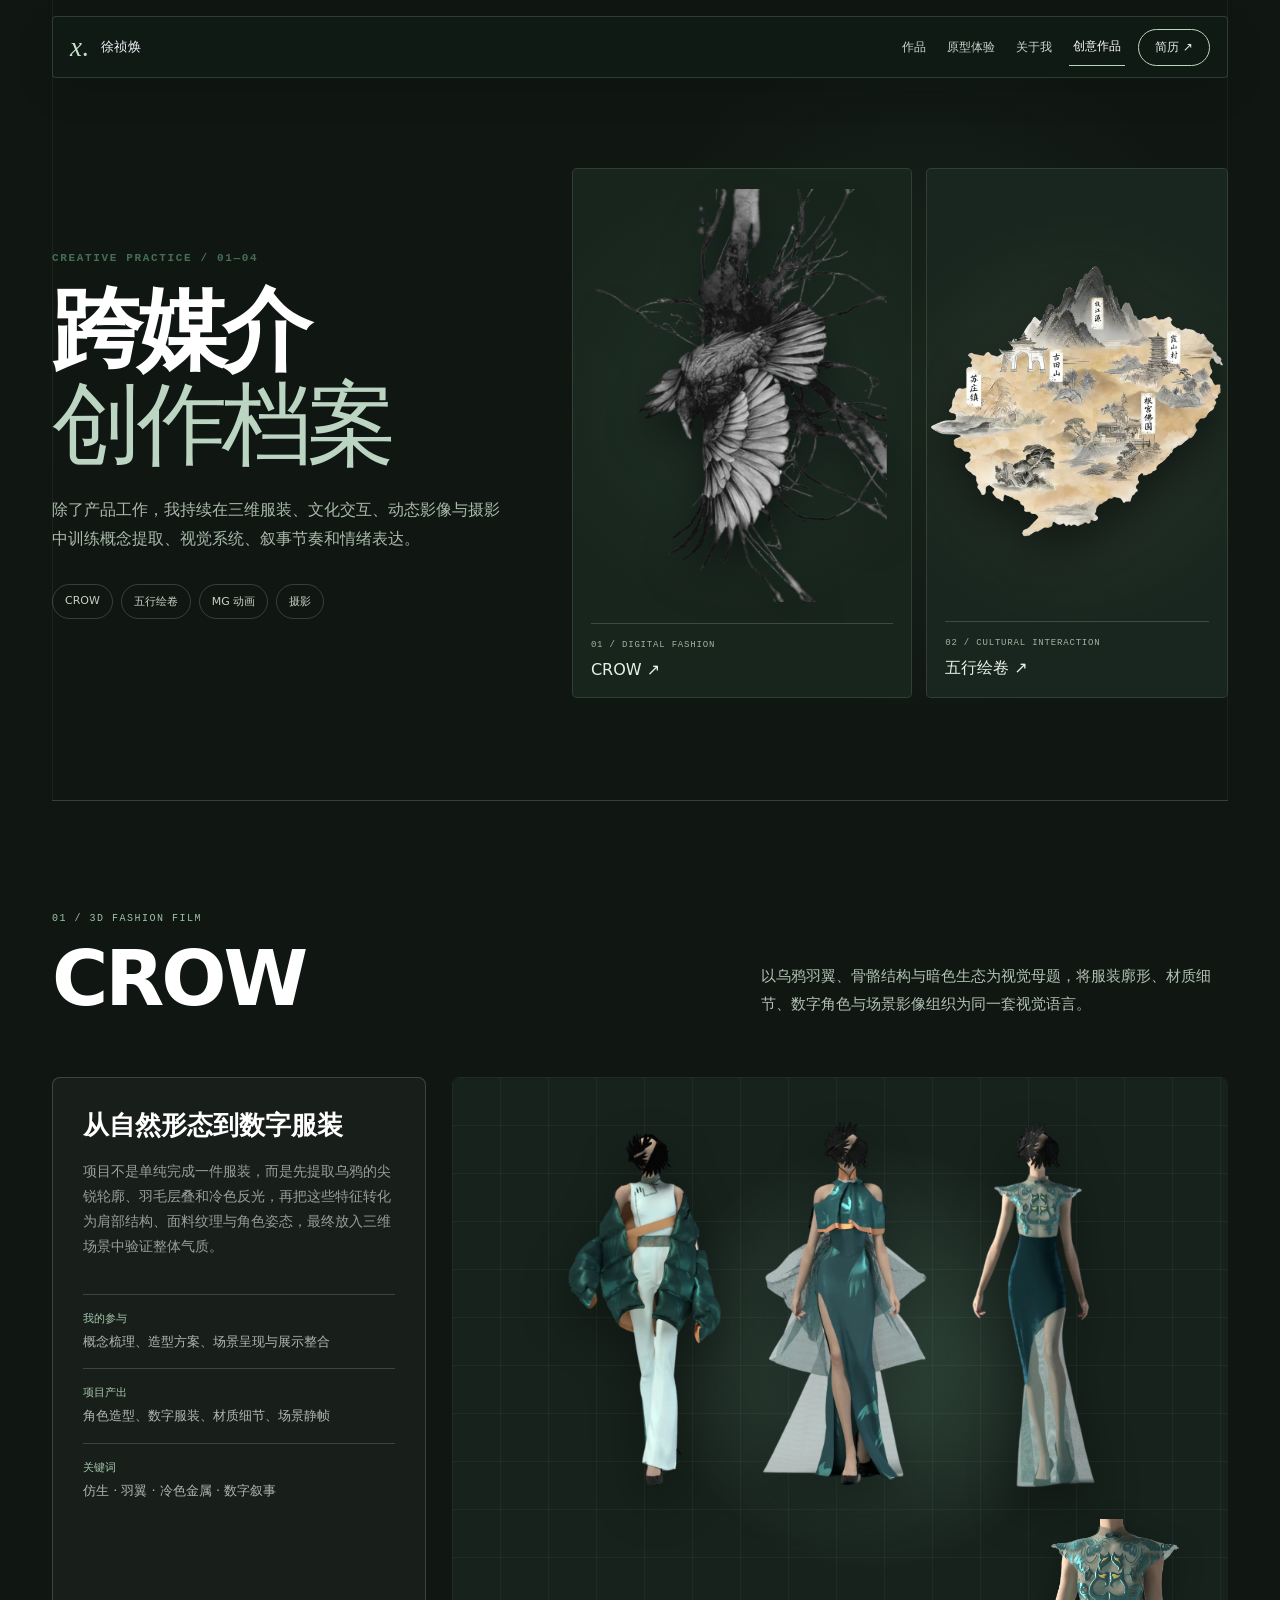
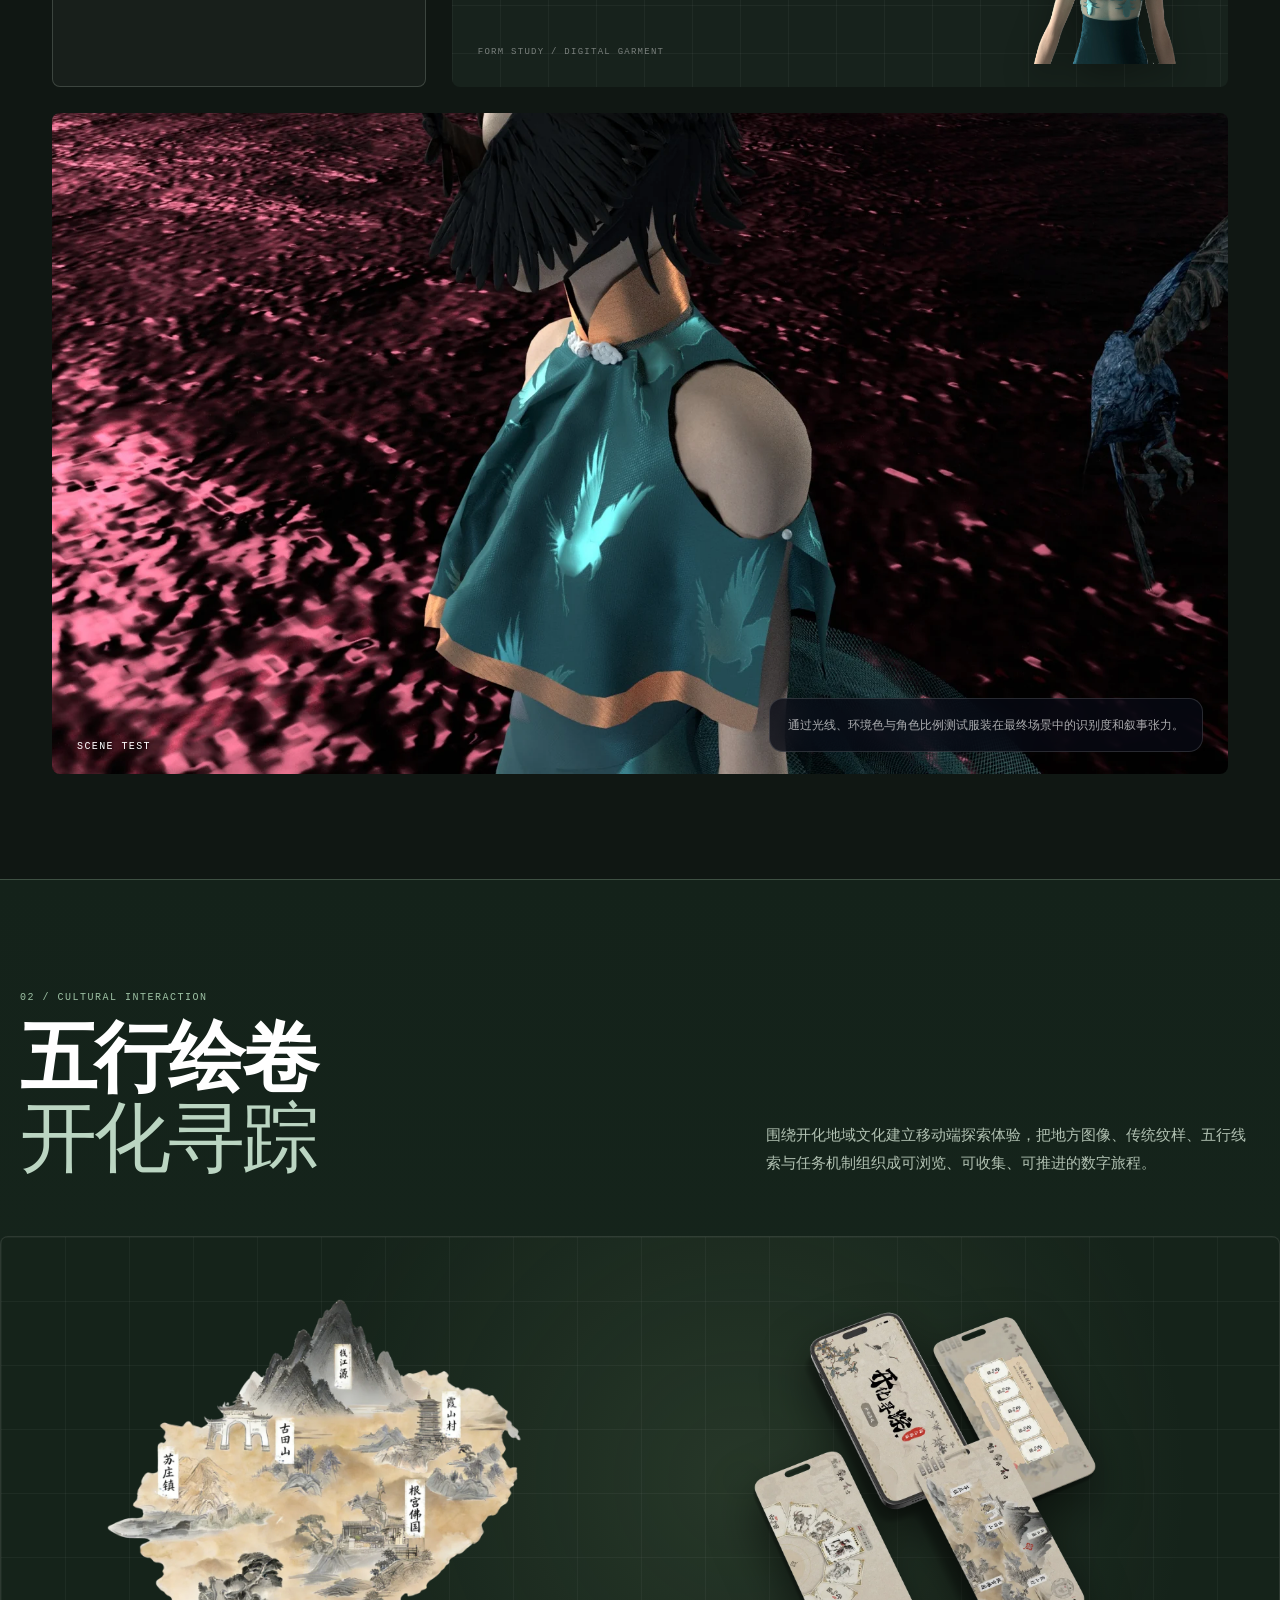
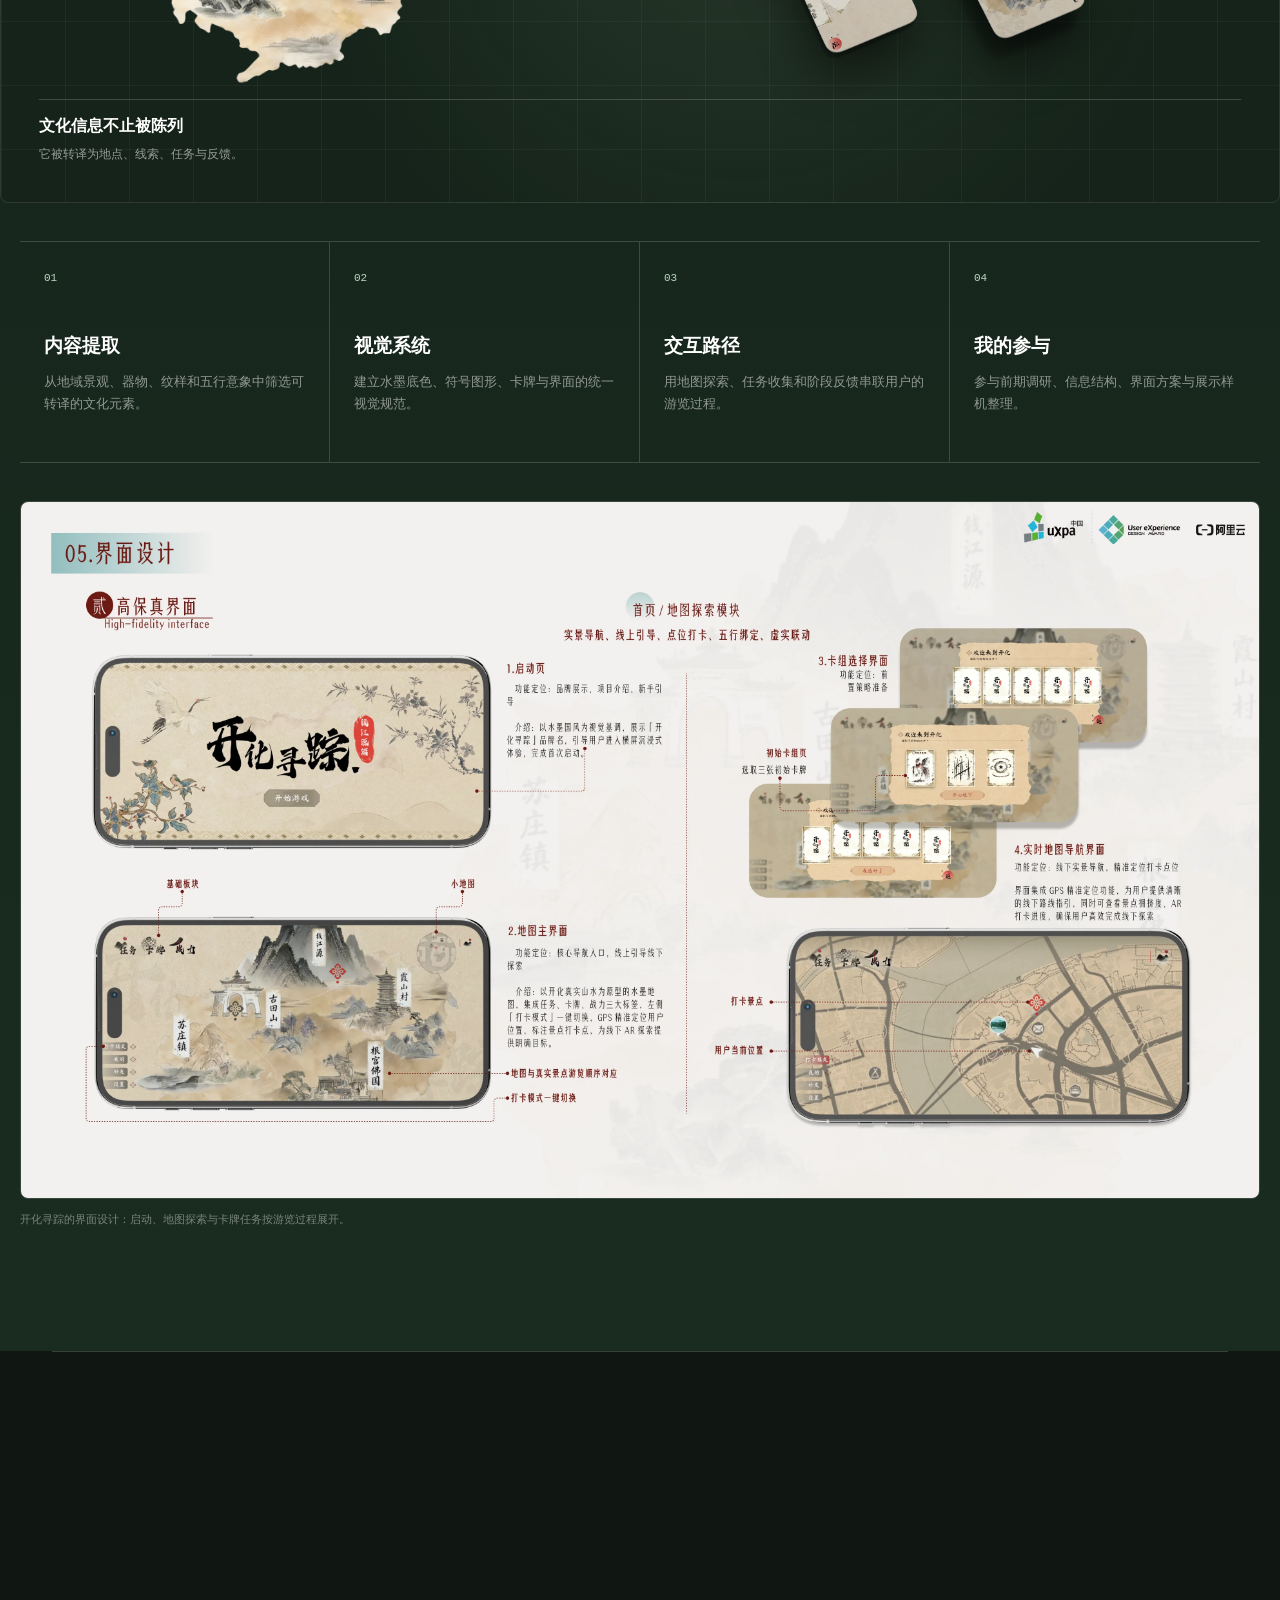
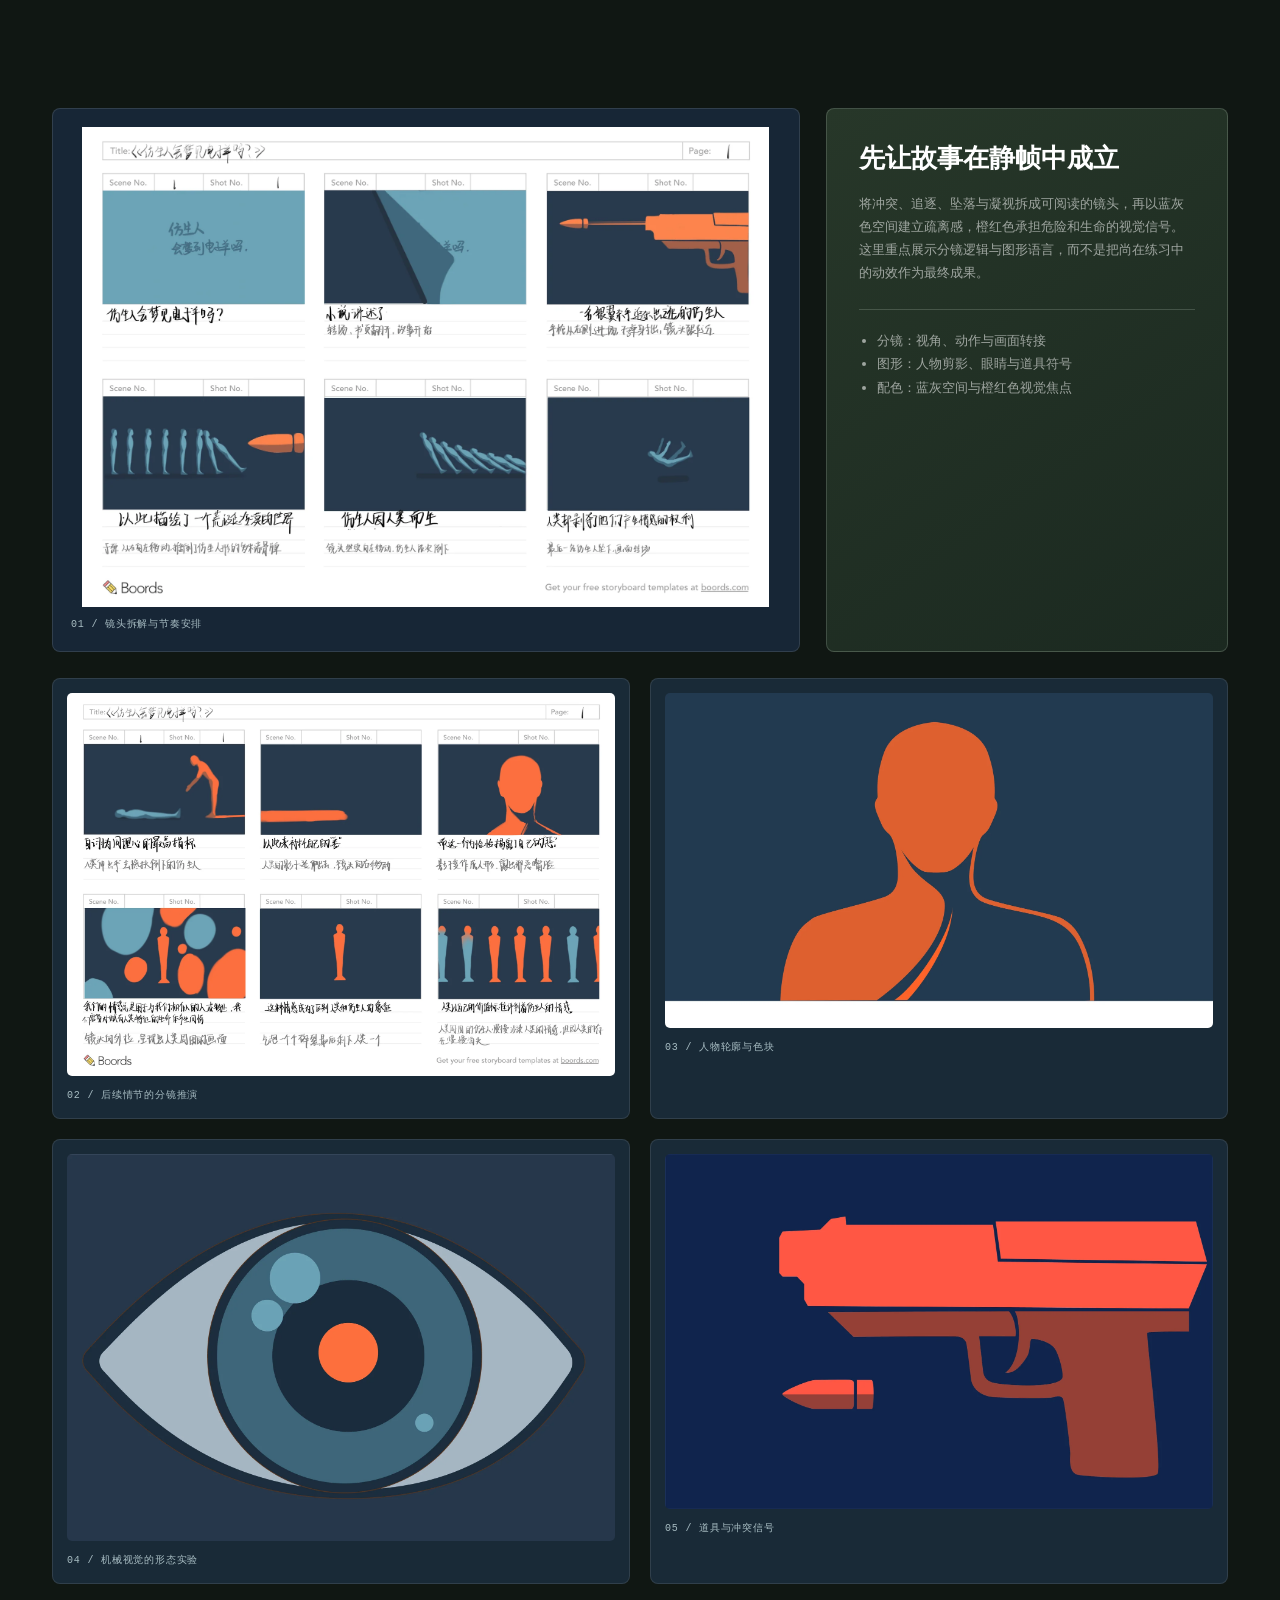
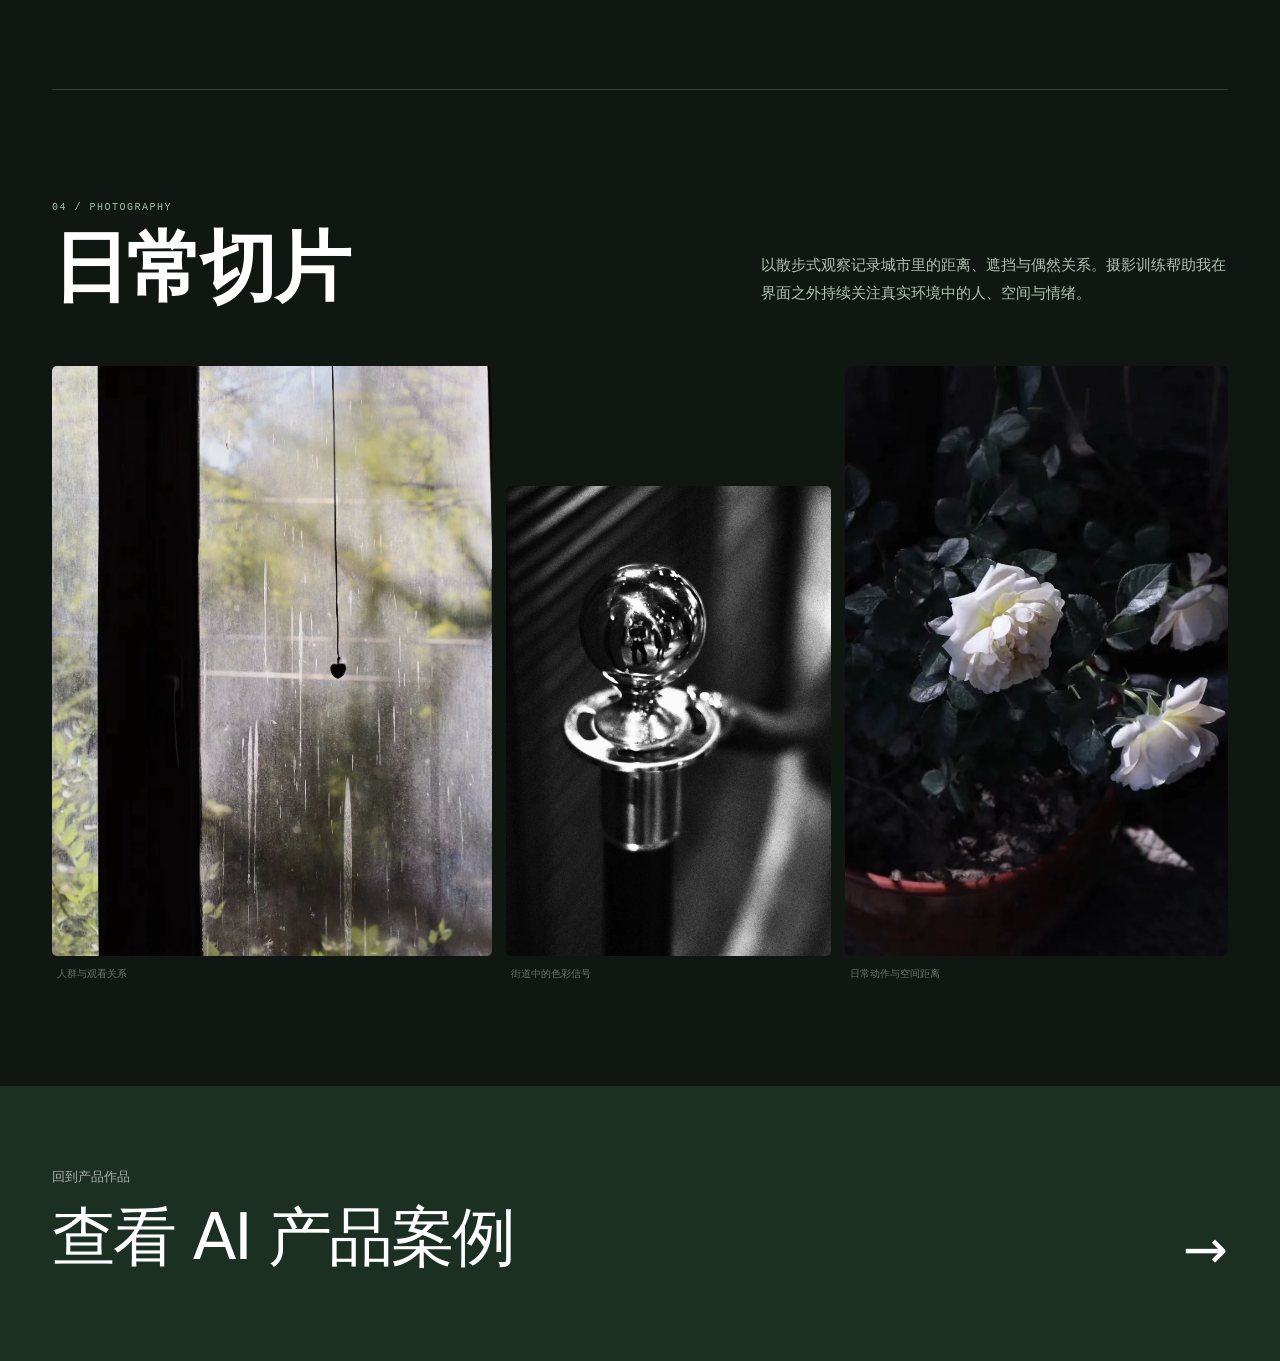
==== commit 2ec6e0e5: "Refresh touch assets across portfolio pages" ====
--- a/archive.html
+++ b/archive.html
@@ -2,17 +2,17 @@
 <html lang="zh-CN">
 <head>
   <meta charset="utf-8"><meta name="viewport" content="width=device-width,initial-scale=1"><meta name="description" content="徐祯焕的三维影像、文化交互、动态设计与摄影作品。">
-  <title>创意作品档案｜徐祯焕</title><link rel="icon" href="assets/favicon.svg"><link rel="stylesheet" href="styles.css"><link rel="stylesheet" href="theme.css"><link rel="stylesheet" href="theme-refresh.css"><link rel="stylesheet" href="cursor.css"><script src="cursor.js" defer></script>
+  <title>创意作品档案｜徐祯焕</title><link rel="icon" href="assets/favicon.svg"><link rel="stylesheet" href="styles.css"><link rel="stylesheet" href="theme.css"><link rel="stylesheet" href="theme-refresh.css"><link rel="stylesheet" href="cursor.css?v=safari-touch-2"><script src="cursor.js?v=safari-touch-2" defer></script>
 </head>
 <body class="archive-page">
   <div class="scroll-progress" aria-hidden="true"></div>
-  <nav class="nav"><a class="brand" href="index.html"><span class="brand-mark">x.</span><span>徐祯焕</span></a><button class="menu-toggle" aria-label="打开导航" aria-expanded="false">☰</button><div class="nav-links"><a href="index.html#work">作品</a><a href="index.html#interact">原型体验</a><a href="index.html#about">关于我</a><a class="active" href="archive.html">创意作品</a><a class="nav-cta" href="assets/xuzhenhuan-resume.pdf" target="_blank" rel="noopener">简历 ↗</a></div></nav>
+  <nav class="nav"><a class="brand" href="index.html"><span class="brand-mark">x.</span><span>徐祯焕</span></a><button class="menu-toggle" aria-label="打开导航" aria-expanded="false">☰</button><div class="nav-links"><a href="index.html#work">作品</a><a href="index.html#interact">原型体验</a><a href="index.html#about">关于我</a><a class="active" href="archive.html">创意作品</a><a class="nav-cta" href="assets/xuzhenhuan-resume.pdf" target="_blank" rel="noopener">简历 ↗︎</a></div></nav>
   <main>
     <header class="archive-hero">
       <div class="archive-hero-copy"><span class="section-index">Creative practice / 01—04</span><h1>跨媒介<br><i>创作档案</i></h1><p>除了产品工作，我持续在三维服装、文化交互、动态影像与摄影中训练概念提取、视觉系统、叙事节奏和情绪表达。</p><div class="archive-jump"><a href="#crow">CROW</a><a href="#kaihua">五行绘卷</a><a href="#motion">MG 动画</a><a href="#photo">摄影</a></div></div>
       <div class="archive-hero-art" data-parallax>
-        <a class="archive-art-panel archive-art-crow" href="#crow" aria-label="查看 CROW 项目"><span class="archive-art-visual"><img src="assets/images/crow-bird.webp" alt="CROW 乌鸦三维视觉"></span><span class="archive-art-label"><small>01 / DIGITAL FASHION</small><strong>CROW ↗</strong></span></a>
-        <a class="archive-art-panel archive-art-kaihua" href="#kaihua" aria-label="查看五行绘卷项目"><span class="archive-art-visual"><img src="assets/images/kaihua-map.webp" alt="五行绘卷开化寻踪视觉"></span><span class="archive-art-label"><small>02 / CULTURAL INTERACTION</small><strong>五行绘卷 ↗</strong></span></a>
+        <a class="archive-art-panel archive-art-crow" href="#crow" aria-label="查看 CROW 项目"><span class="archive-art-visual"><img src="assets/images/crow-bird.webp" alt="CROW 乌鸦三维视觉"></span><span class="archive-art-label"><small>01 / DIGITAL FASHION</small><strong>CROW ↗︎</strong></span></a>
+        <a class="archive-art-panel archive-art-kaihua" href="#kaihua" aria-label="查看五行绘卷项目"><span class="archive-art-visual"><img src="assets/images/kaihua-map.webp" alt="五行绘卷开化寻踪视觉"></span><span class="archive-art-label"><small>02 / CULTURAL INTERACTION</small><strong>五行绘卷 ↗︎</strong></span></a>
       </div>
     </header>
 
--- a/cursor.css
+++ b/cursor.css
@@ -22,6 +22,28 @@
 .site-cursor.is-interactive::before{opacity:.55;transform:scale(1.32)}
 .site-cursor.is-interactive img{animation:site-cat-curious .7s ease-in-out infinite alternate}
 .site-cursor.is-pouncing img{animation:site-cat-pounce .42s cubic-bezier(.18,.7,.25,1) both}
+.site-touch-cat{
+  position:fixed;z-index:2147483000;width:70px;height:70px;pointer-events:none;
+  transform:translate(-50%,-88%);transform-origin:center bottom;
+  animation:site-touch-appear .92s cubic-bezier(.18,.75,.24,1) both;
+}
+.site-touch-cat::before{
+  content:"";position:absolute;inset:5px;border-radius:50%;
+  background:radial-gradient(circle,#b7ffe0a3,transparent 68%);filter:blur(9px);
+}
+.site-touch-cat img{
+  position:relative;width:100%;height:100%;object-fit:contain;
+  filter:drop-shadow(0 1px 2px #091910) drop-shadow(0 0 9px #b7ffe0);
+  animation:site-touch-wiggle .55s ease-out both;
+}
+.site-touch-cat.is-on-light img{filter:brightness(0) saturate(100%) invert(24%) sepia(24%) saturate(760%) hue-rotate(87deg) drop-shadow(0 0 4px #9acaa3)}
+.site-touch-spark{
+  position:absolute;left:50%;top:34%;width:15px;height:15px;pointer-events:none;
+  background:url('assets/images/star-outline.png') center/contain no-repeat;
+  filter:drop-shadow(0 0 5px #b7ffe0);
+  animation:site-touch-spark .75s ease-out var(--delay) both;
+}
+.site-touch-cat.is-on-light .site-touch-spark{filter:brightness(0) saturate(100%) invert(38%) sepia(18%) saturate(785%) hue-rotate(89deg)}
 .site-cursor-effects{position:fixed;inset:0;z-index:2147482999;pointer-events:none;overflow:hidden}
 .site-cursor-star,.site-cursor-trail{
   position:absolute;display:block;background:url('assets/images/star-outline.png') center/contain no-repeat;
@@ -44,7 +66,14 @@
 @keyframes site-cat-breathe{0%,100%{transform:translateY(0) rotate(-3deg)}50%{transform:translateY(-3px) rotate(3deg)}}
 @keyframes site-cat-curious{from{transform:rotate(-11deg) scale(1.02)}to{transform:rotate(8deg) scale(1.1)}}
 @keyframes site-cat-pounce{0%,100%{transform:scale(1) rotate(0)}35%{transform:scale(.79) rotate(-14deg)}68%{transform:scale(1.2) rotate(8deg)}}
+@keyframes site-touch-appear{0%{opacity:0;transform:translate(-50%,-60%) scale(.42)}20%{opacity:1;transform:translate(-50%,-100%) scale(1.13)}52%{opacity:1;transform:translate(-50%,-92%) scale(.96)}78%{opacity:1;transform:translate(-50%,-97%) scale(1)}100%{opacity:0;transform:translate(-50%,-125%) scale(.72)}}
+@keyframes site-touch-wiggle{0%{transform:rotate(-13deg)}40%{transform:rotate(9deg)}75%{transform:rotate(-4deg)}100%{transform:rotate(0)}}
+@keyframes site-touch-spark{0%{opacity:0;transform:translate(-50%,-50%) rotate(var(--angle)) translateY(0) scale(.25)}25%{opacity:1}100%{opacity:0;transform:translate(-50%,-50%) rotate(var(--angle)) translateY(var(--distance)) scale(.7)}}
 @keyframes site-star-fly{0%{opacity:0;transform:translate(-50%,-50%) scale(.2) rotate(0)}20%{opacity:1}75%{opacity:.95}100%{opacity:0;transform:translate(calc(-50% + var(--dx)),calc(-50% + var(--dy))) scale(.9) rotate(var(--spin))}}
 @keyframes site-trail-fade{0%{opacity:.75;transform:translate(-50%,-50%) scale(.8) rotate(0)}100%{opacity:0;transform:translate(-50%,15px) scale(.2) rotate(70deg)}}
 @keyframes site-flash-out{from{opacity:1;transform:translate(-50%,-50%) scale(.4)}to{opacity:0;transform:translate(-50%,-50%) scale(2.9)}}
-@media(prefers-reduced-motion:reduce),(pointer:coarse){.site-cursor,.site-cursor-effects{display:none!important}html.site-cursor-enabled,html.site-cursor-enabled *{cursor:auto!important}}
+@media(pointer:coarse),(hover:none){.site-cursor,.site-cursor-effects{display:none!important}html.site-cursor-enabled,html.site-cursor-enabled *{cursor:auto!important}}
+@media(prefers-reduced-motion:reduce){.site-cursor,.site-cursor-effects{display:none!important}.site-touch-cat{animation:site-touch-still .92s ease both}.site-touch-cat img{animation:none!important}html.site-cursor-enabled,html.site-cursor-enabled *{cursor:auto!important}}
+.motion-paused .site-touch-cat{animation:site-touch-still .92s ease both}
+.motion-paused .site-touch-cat img{animation:none}
+@keyframes site-touch-still{0%,100%{opacity:0;transform:translate(-50%,-88%)}20%,75%{opacity:1;transform:translate(-50%,-88%)}}
